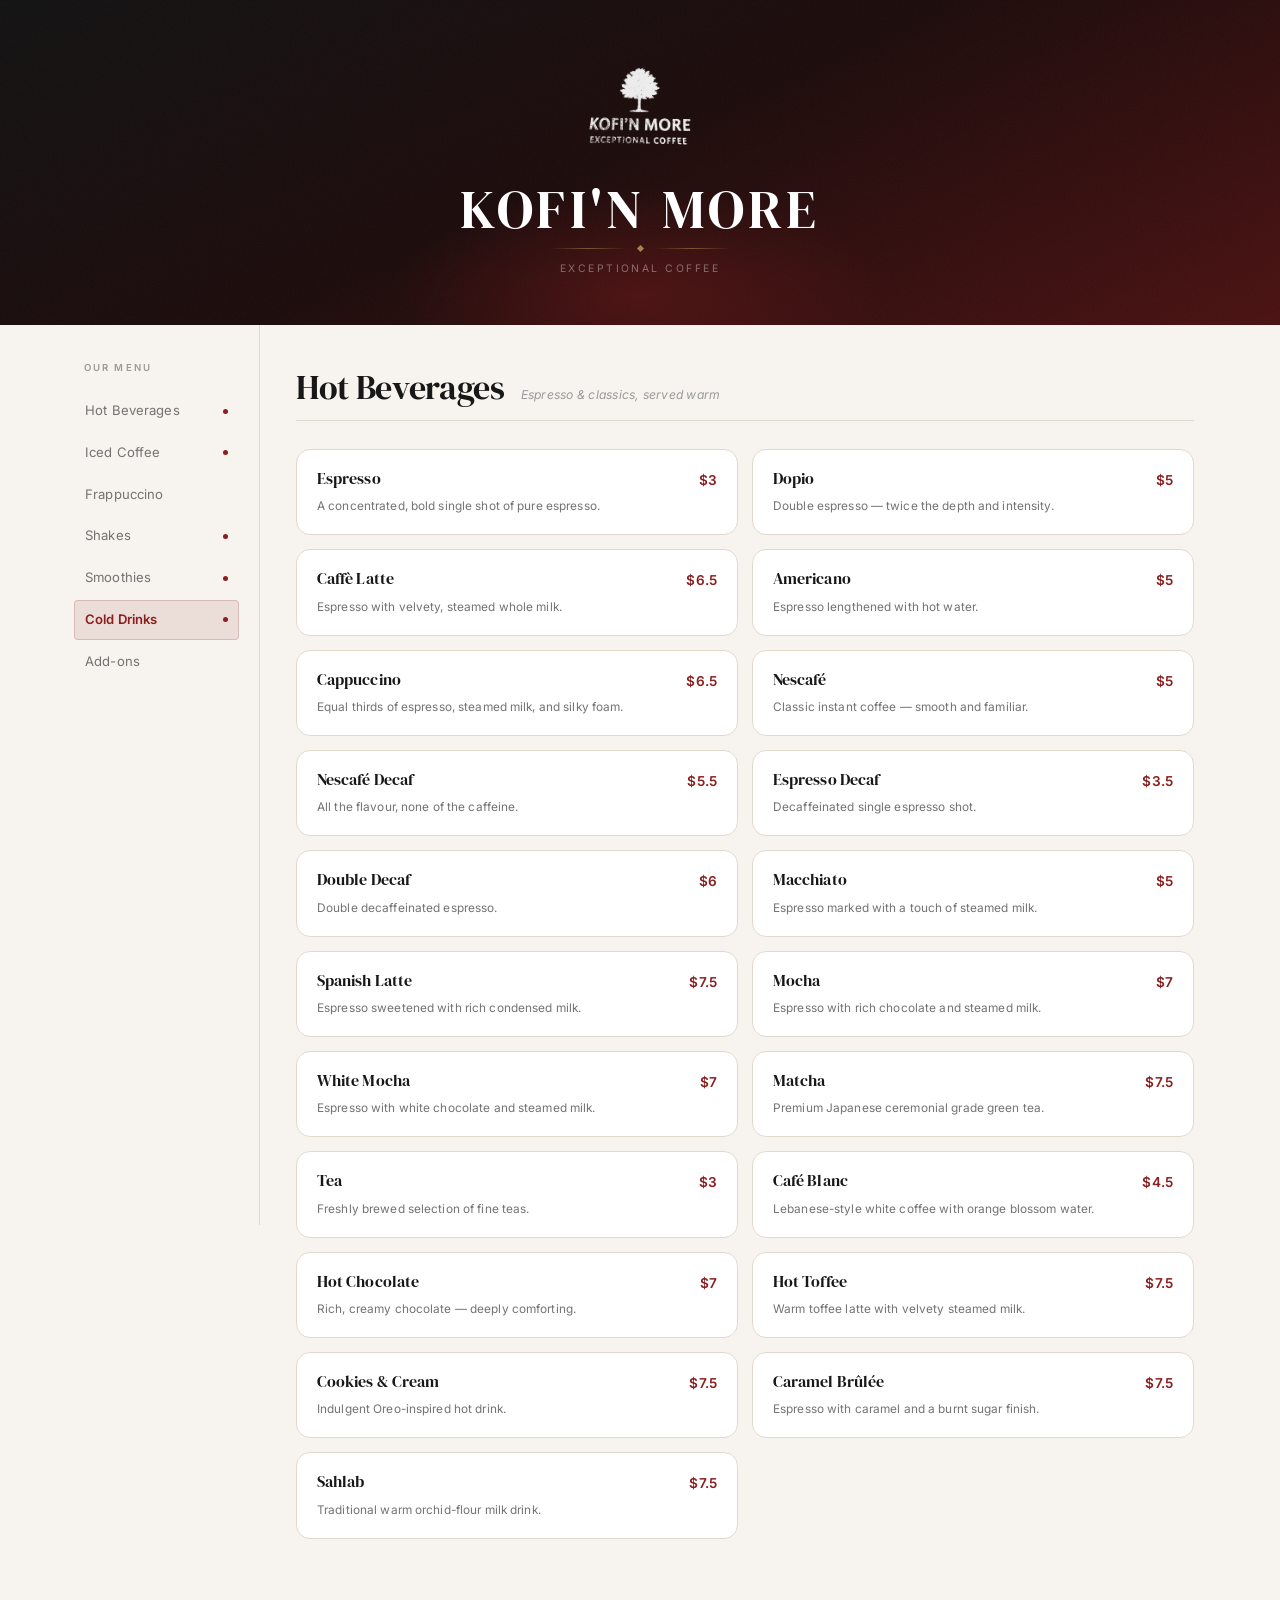
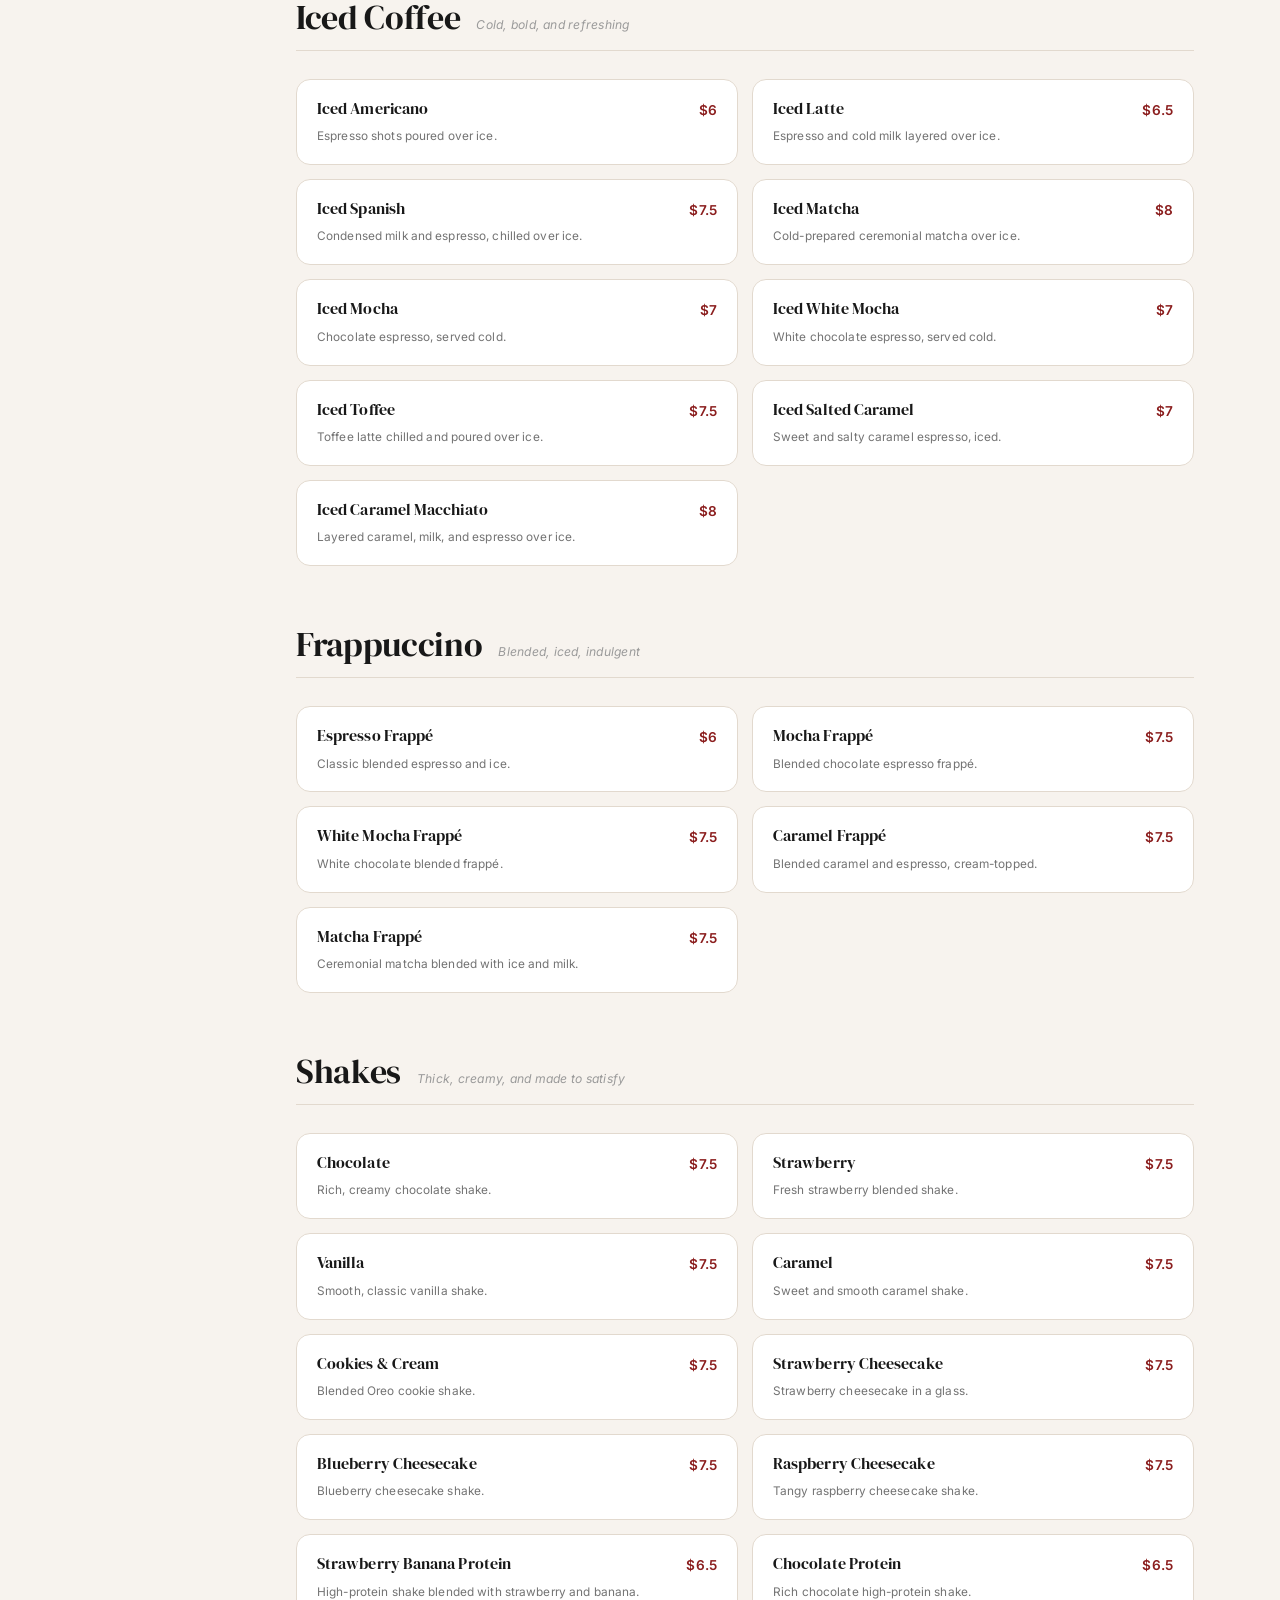
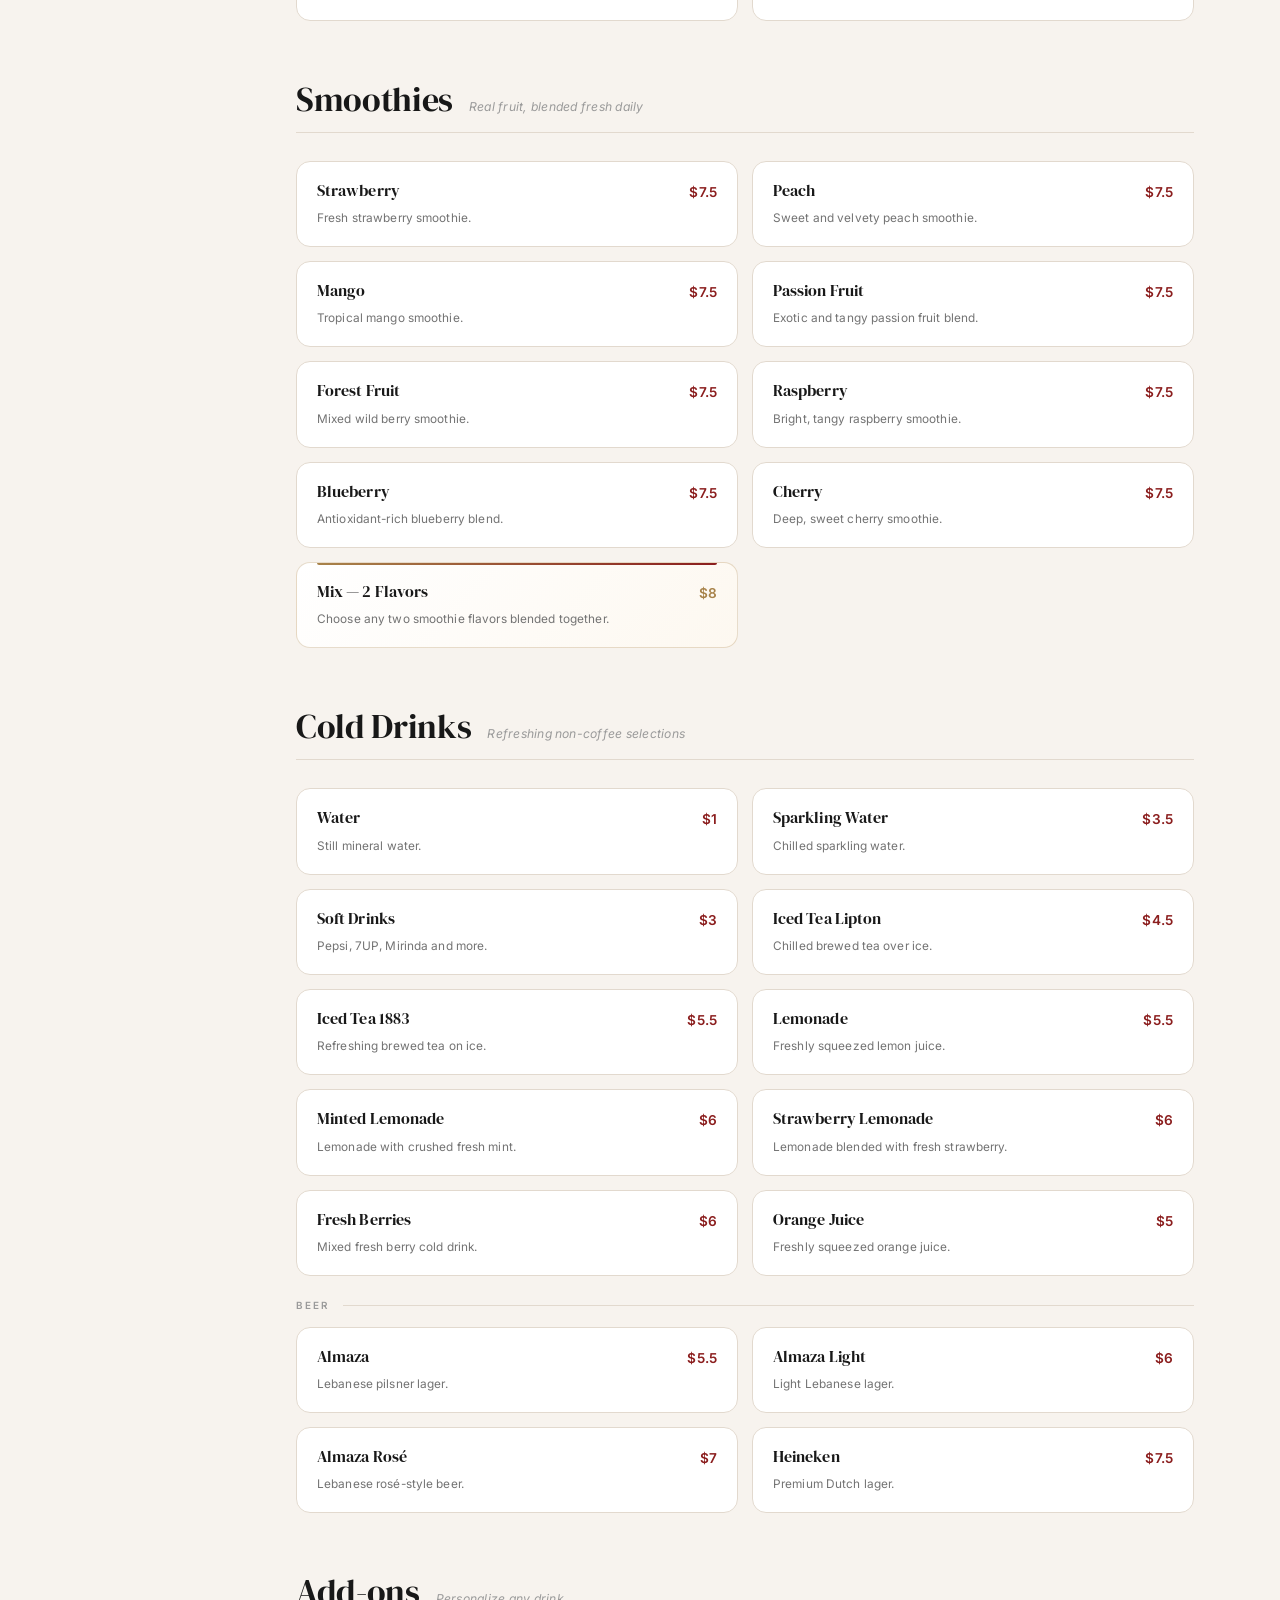
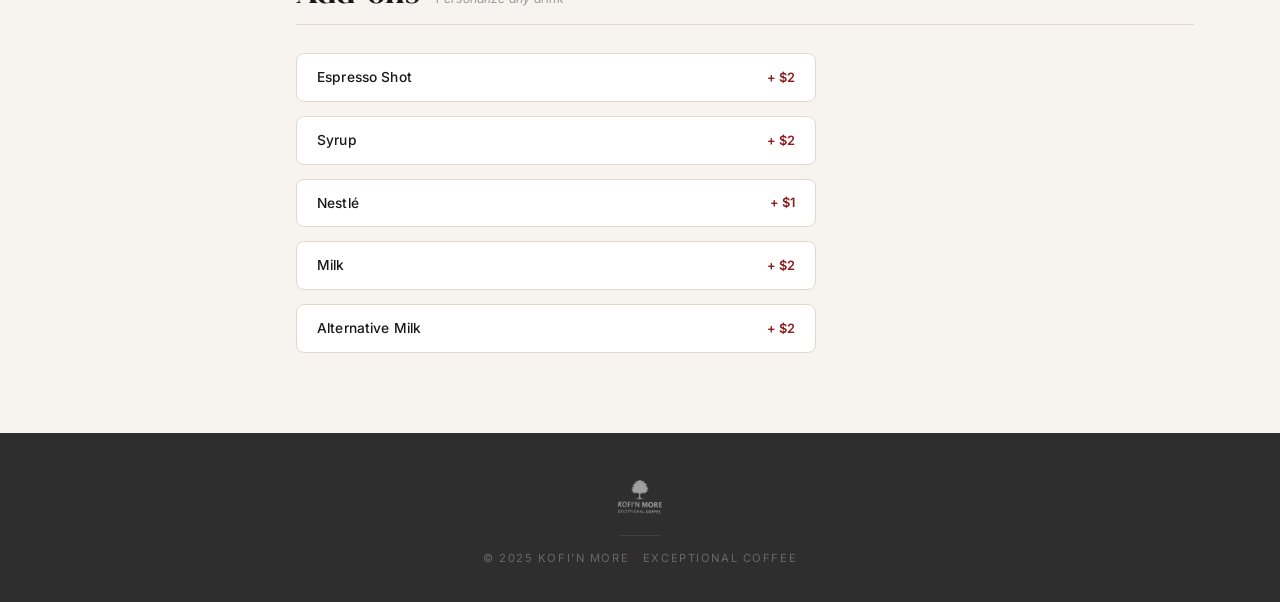
==== index.html @ 4691f282 "Add files via upload" ====
<!DOCTYPE html>
<html lang="en">
<head>
  <meta charset="UTF-8" />
  <meta name="viewport" content="width=device-width, initial-scale=1.0" />
  <meta name="description" content="KOFI'N MORE — Exceptional Coffee. Full drink menu." />
  <title>KOFI'N MORE — Menu</title>
  <link rel="preconnect" href="https://fonts.googleapis.com" />
  <link rel="preconnect" href="https://fonts.gstatic.com" crossorigin />
  <link href="https://fonts.googleapis.com/css2?family=DM+Serif+Display:ital@0;1&family=Inter:wght@300;400;500;600&display=swap" rel="stylesheet" />
  <link rel="stylesheet" href="style.css" />
</head>
<style>
  /* ================================================================
   KOFI'N MORE — Premium Digital Menu
   style.css
   Design language: editorial printed-menu on parchment
   Palette: deep crimson / near-black / warm parchment / stone / gold
   Type: DM Serif Display (display) + Inter (body)
================================================================ */

/* ── TOKENS ─────────────────────────────────────────────────── */
:root {
  --crimson:        #8B1E1E;
  --crimson-dk:     #6B1414;
  --crimson-muted:  rgba(139,30,30,0.10);
  --crimson-border: rgba(139,30,30,0.18);

  --gold:           #A8834A;
  --gold-pale:      rgba(168,131,74,0.14);

  --ink:            #181818;
  --ink-2:          #2E2E2E;
  --ash:            #737373;
  --ash-lt:         #9A9A9A;

  --parchment:      #F7F3EE;
  --parchment-dk:   #EDE7DD;
  --paper:          #FDFCFA;
  --white:          #FFFFFF;
  --rule:           #E2D9CE;

  --font-display: 'DM Serif Display', Georgia, serif;
  --font-body:    'Inter', system-ui, -apple-system, sans-serif;

  --r-xs: 4px;
  --r-sm: 8px;
  --r-md: 14px;
  --r-lg: 20px;

  --ease: cubic-bezier(.4,0,.2,1);
  --fast: 0.14s;
  --med:  0.24s;

  --sh-sm: 0 1px 3px rgba(0,0,0,.06), 0 2px 8px rgba(0,0,0,.04);
  --sh-md: 0 4px 16px rgba(0,0,0,.08), 0 1px 4px rgba(0,0,0,.04);
  --sh-hv: 0 8px 28px rgba(139,30,30,.13), 0 2px 8px rgba(0,0,0,.05);

  --sidebar-w: 210px;
  --tab-h:     52px;
}

/* ── RESET ──────────────────────────────────────────────────── */
*,*::before,*::after { box-sizing:border-box; margin:0; padding:0; }
html { scroll-behavior:smooth; -webkit-text-size-adjust:100%; }
body {
  font-family: var(--font-body);
  background: var(--parchment);
  color: var(--ink);
  line-height: 1.5;
  overflow-x: hidden;
  -webkit-font-smoothing: antialiased;
}
img  { display:block; max-width:100%; }
ul   { list-style:none; }
a    { color:inherit; text-decoration:none; }
button { font-family:inherit; cursor:pointer; border:none; background:none; }

/* ── BRAND HEADER ───────────────────────────────────────────── */
.brand-header {
  background: linear-gradient(155deg, #111111 0%, #1C0A0A 48%, #4A1010 100%);
  position: relative;
  overflow: hidden;
  padding: 52px 24px 48px;
  display: flex;
  flex-direction: column;
  align-items: center;
  text-align: center;
  gap: 20px;
}

/* Grain overlay */
.brand-header::before {
  content:'';
  position:absolute; inset:0;
  background-image:url("data:image/svg+xml,%3Csvg xmlns='http://www.w3.org/2000/svg' width='250' height='250'%3E%3Cfilter id='n'%3E%3CfeTurbulence type='fractalNoise' baseFrequency='.8' numOctaves='4' stitchTiles='stitch'/%3E%3C/filter%3E%3Crect width='250' height='250' filter='url(%23n)' opacity='.04'/%3E%3C/svg%3E");
  pointer-events:none; z-index:0;
}

/* Crimson glow from bottom */
.brand-header::after {
  content:'';
  position:absolute;
  bottom:-80px; left:50%; transform:translateX(-50%);
  width:500px; height:220px;
  background:radial-gradient(ellipse, rgba(139,30,30,.35) 0%, transparent 70%);
  pointer-events:none; z-index:0;
}

.brand-header > * { position:relative; z-index:1; }

/* Logo: transparent PNG stamp on dark bg */
.brand-logo-wrap {
  width: 110px;
  height: 110px;
  display: flex;
  align-items: center;
  justify-content: center;
}

.brand-logo {
  width: 110px;
  height: 110px;
  object-fit: contain;
  /* Invert to white so it reads on dark bg */
  filter: brightness(0) invert(1);
  opacity: 0.92;
  drop-shadow: 0 2px 12px rgba(0,0,0,.4);
}

.brand-wordmark { display:flex; flex-direction:column; align-items:center; gap:10px; }

.brand-name {
  font-family: var(--font-display);
  font-size: clamp(2.1rem, 5.5vw, 3.4rem);
  font-weight: 400;
  color: var(--white);
  letter-spacing: 0.08em;
  line-height: 1;
}

.brand-ornament {
  display: flex;
  align-items: center;
  gap: 12px;
  width: 180px;
}
.brand-ornament::before,
.brand-ornament::after {
  content:'';
  flex:1; height:1px;
  background:linear-gradient(to right,transparent,rgba(168,131,74,.6),transparent);
}
.brand-diamond {
  width:5px; height:5px;
  background:var(--gold);
  transform:rotate(45deg);
  flex-shrink:0;
}

.brand-tagline {
  font-size: 0.65rem;
  font-weight: 400;
  letter-spacing: 0.24em;
  text-transform: uppercase;
  color: rgba(255,255,255,.38);
}

/* ── LAYOUT SHELL ───────────────────────────────────────────── */
.page-layout {
  display: flex;
  max-width: 1180px;
  margin: 0 auto;
}

/* ── SIDEBAR (desktop) ──────────────────────────────────────── */
.sidebar {
  width: var(--sidebar-w);
  flex-shrink: 0;
  position: sticky;
  top: 0;
  height: 100vh;
  overflow-y: auto;
  padding: 36px 20px 36px 24px;
  border-right: 1px solid var(--rule);
  scrollbar-width: none;
}
.sidebar::-webkit-scrollbar { display:none; }

.sidebar-label {
  font-size: 0.6rem;
  font-weight: 600;
  letter-spacing: 0.22em;
  text-transform: uppercase;
  color: var(--ash-lt);
  margin-bottom: 16px;
  padding-left: 10px;
}

.sidebar-nav { display:flex; flex-direction:column; gap:2px; }

.nav-link {
  display: flex;
  align-items: center;
  justify-content: space-between;
  padding: 9px 10px;
  border-radius: var(--r-xs);
  font-size: 0.82rem;
  font-weight: 400;
  color: var(--ash);
  cursor: pointer;
  transition: all var(--fast) var(--ease);
  border: 1px solid transparent;
  letter-spacing: 0.01em;
  user-select: none;
}
.nav-link:hover { color:var(--ink); background:var(--parchment-dk); }
.nav-link.active {
  color: var(--crimson);
  background: var(--crimson-muted);
  border-color: var(--crimson-border);
  font-weight: 600;
}

.nav-pip {
  width:5px; height:5px; border-radius:50%;
  background:var(--crimson);
  opacity:0; flex-shrink:0;
  transition:opacity var(--fast) var(--ease);
}
.nav-link.active .nav-pip { opacity:1; }

/* ── MOBILE TAB STRIP ───────────────────────────────────────── */
.mobile-tabs {
  display: none;
  position: sticky;
  top: 0;
  z-index: 60;
  background: var(--paper);
  border-bottom: 1px solid var(--rule);
  box-shadow: 0 2px 10px rgba(0,0,0,.05);
}
.tabs-inner {
  display: flex;
  overflow-x: auto;
  scrollbar-width: none;
  -webkit-overflow-scrolling: touch;
}
.tabs-inner::-webkit-scrollbar { display:none; }

.m-tab {
  padding: 0 18px;
  height: var(--tab-h);
  font-size: 0.78rem;
  font-weight: 500;
  color: var(--ash);
  white-space: nowrap;
  cursor: pointer;
  border-bottom: 2px solid transparent;
  transition: all var(--fast) var(--ease);
  letter-spacing: 0.02em;
  flex-shrink: 0;
  display: flex;
  align-items: center;
}
.m-tab:hover { color:var(--ink); }
.m-tab.active {
  color: var(--crimson);
  border-bottom-color: var(--crimson);
  font-weight: 600;
}

/* ── MENU CONTENT ───────────────────────────────────────────── */
.menu-content {
  flex: 1;
  min-width: 0;
  padding: 44px 36px 80px;
}

/* ── CATEGORY SECTION ───────────────────────────────────────── */
.category {
  margin-bottom: 60px;
  scroll-margin-top: 20px;
}
.category:last-child { margin-bottom: 0; }

.cat-header {
  display: flex;
  align-items: baseline;
  gap: 16px;
  margin-bottom: 28px;
  padding-bottom: 14px;
  border-bottom: 1px solid var(--rule);
}
.cat-title {
  font-family: var(--font-display);
  font-size: clamp(1.55rem, 2.8vw, 2.1rem);
  font-weight: 400;
  color: var(--ink);
  letter-spacing: -0.01em;
  line-height: 1.1;
  flex-shrink: 0;
}
.cat-sub {
  font-size: 0.76rem;
  color: var(--ash-lt);
  font-style: italic;
  letter-spacing: 0.02em;
  padding-bottom: 1px;
}

/* ── ITEMS GRID ─────────────────────────────────────────────── */
.items-grid {
  display: grid;
  grid-template-columns: repeat(2, 1fr);
  gap: 14px;
}
.items-grid.col-1 {
  grid-template-columns: 1fr;
  max-width: 520px;
}

/* Sub-section label inside grid */
.grid-section-label {
  grid-column: 1 / -1;
  display: flex;
  align-items: center;
  gap: 14px;
  padding-top: 8px;
}
.gsl-text {
  font-size: 0.62rem;
  font-weight: 600;
  letter-spacing: 0.2em;
  text-transform: uppercase;
  color: var(--ash-lt);
  white-space: nowrap;
}
.gsl-line {
  flex: 1;
  height: 1px;
  background: var(--rule);
}

/* ── ITEM CARD ──────────────────────────────────────────────── */
.item-card {
  background: var(--white);
  border: 1px solid var(--rule);
  border-radius: var(--r-md);
  padding: 18px 20px;
  display: flex;
  flex-direction: column;
  gap: 7px;
  position: relative;
  overflow: hidden;
  transition:
    border-color var(--med) var(--ease),
    box-shadow   var(--med) var(--ease),
    transform    var(--fast) var(--ease);
  cursor: default;
}
.item-card::after {
  content: '';
  position: absolute;
  top: 0; left: 20px; right: 20px;
  height: 2px;
  background: linear-gradient(90deg, var(--crimson), var(--gold));
  border-radius: 0 0 2px 2px;
  opacity: 0;
  transition: opacity var(--med) var(--ease);
}
.item-card:hover {
  border-color: var(--crimson-border);
  box-shadow: var(--sh-hv);
  transform: translateY(-3px);
}
.item-card:hover::after { opacity: 1; }

.item-card.featured {
  border-color: rgba(168,131,74,.28);
  background: linear-gradient(135deg, var(--white) 0%, #FDF8F0 100%);
}
.item-card.featured::after {
  background: linear-gradient(90deg, var(--gold), var(--crimson));
  opacity: 1;
}
.item-card.featured .item-price { color: var(--gold); }

.item-top {
  display: flex;
  align-items: flex-start;
  justify-content: space-between;
  gap: 12px;
}
.item-name {
  font-family: var(--font-display);
  font-size: 1.02rem;
  font-weight: 400;
  color: var(--ink);
  line-height: 1.25;
  letter-spacing: 0.005em;
}
.item-price {
  font-size: 0.85rem;
  font-weight: 600;
  color: var(--crimson);
  white-space: nowrap;
  padding-top: 2px;
  letter-spacing: 0.01em;
  flex-shrink: 0;
}
.item-desc {
  font-size: 0.74rem;
  color: var(--ash);
  line-height: 1.6;
  letter-spacing: 0.01em;
}

/* ── ADD-ON ROW ─────────────────────────────────────────────── */
.addon-row {
  display: flex;
  align-items: center;
  justify-content: space-between;
  padding: 13px 20px;
  background: var(--white);
  border: 1px solid var(--rule);
  border-radius: var(--r-sm);
  transition:
    background     var(--fast) var(--ease),
    border-color   var(--fast) var(--ease);
}
.addon-row:hover {
  background: var(--parchment);
  border-color: var(--crimson-border);
}
.addon-name {
  font-size: 0.86rem;
  font-weight: 500;
  color: var(--ink);
  letter-spacing: 0.01em;
}
.addon-price {
  font-size: 0.8rem;
  font-weight: 600;
  color: var(--crimson);
}

/* ── FOOTER ─────────────────────────────────────────────────── */
.site-footer {
  background: var(--ink-2);
  padding: 40px 24px 36px;
  text-align: center;
  display: flex;
  flex-direction: column;
  align-items: center;
  gap: 14px;
}
.footer-logo {
  width: 48px;
  height: 48px;
  object-fit: contain;
  filter: brightness(0) invert(1);
  opacity: 0.55;
}
.footer-divider {
  width: 40px; height: 1px;
  background: rgba(255,255,255,.1);
}
.footer-text {
  font-size: 0.7rem;
  color: rgba(255,255,255,.28);
  letter-spacing: 0.14em;
  text-transform: uppercase;
}
.footer-text em { color: var(--crimson); font-style:normal; }

/* ── RESPONSIVE: ≤900px (tablet / mobile) ──────────────────── */
@media (max-width: 900px) {
  .sidebar { display:none; }
  .mobile-tabs { display:block; }
  .page-layout { display:block; max-width:100%; }
  .menu-content { padding:28px 20px 80px; }
  .category { scroll-margin-top: calc(var(--tab-h) + 8px); }
  .brand-header { padding:40px 20px 36px; }
  .brand-logo-wrap { width:90px; height:90px; }
  .brand-logo { width:90px; height:90px; }
}

/* ── RESPONSIVE: ≤560px (phone) ────────────────────────────── */
@media (max-width: 560px) {
  .items-grid { grid-template-columns:1fr; }
  .items-grid.col-1 { max-width:100%; }
  .cat-header { flex-direction:column; gap:4px; }
  .cat-title { font-size:1.5rem; }
  .item-card { padding:15px 16px; }
  .brand-logo-wrap { width:80px; height:80px; }
  .brand-logo { width:80px; height:80px; }
  .brand-name { font-size:1.9rem; }
  .menu-content { padding:24px 16px 80px; }
}

/* ── REDUCED MOTION ─────────────────────────────────────────── */
@media (prefers-reduced-motion:reduce) {
  *,*::before,*::after {
    transition-duration:.01ms !important;
    animation-duration:.01ms !important;
  }
  html { scroll-behavior:auto; }
}

</style>
<body>

<!-- ══════════════════════════════════════════════════════════
     BRAND HEADER
══════════════════════════════════════════════════════════ -->
<header class="brand-header">
  <div class="brand-logo-wrap">
    <img class="brand-logo" src="[data-uri]" alt="KOFI'N MORE tree mark" width="110" height="110" />
  </div>
  <div class="brand-wordmark">
    <h1 class="brand-name">KOFI'N MORE</h1>
    <div class="brand-ornament" aria-hidden="true"><div class="brand-diamond"></div></div>
    <p class="brand-tagline">Exceptional Coffee</p>
  </div>
</header>

<!-- ══════════════════════════════════════════════════════════
     MOBILE TAB STRIP (shown ≤900px)
══════════════════════════════════════════════════════════ -->
<nav class="mobile-tabs" aria-label="Menu categories">
  <div class="tabs-inner" role="tablist">
    <button class="m-tab active" data-target="hot"       role="tab" aria-selected="true">Hot</button>
    <button class="m-tab"        data-target="iced"      role="tab">Iced</button>
    <button class="m-tab"        data-target="frappe"    role="tab">Frappuccino</button>
    <button class="m-tab"        data-target="shakes"    role="tab">Shakes</button>
    <button class="m-tab"        data-target="smoothies" role="tab">Smoothies</button>
    <button class="m-tab"        data-target="cold"      role="tab">Cold Drinks</button>
    <button class="m-tab"        data-target="addons"    role="tab">Add-ons</button>
  </div>
</nav>

<!-- ══════════════════════════════════════════════════════════
     PAGE LAYOUT  (sidebar + main)
══════════════════════════════════════════════════════════ -->
<div class="page-layout">

  <!-- ── DESKTOP SIDEBAR ──────────────────────────────────── -->
  <aside class="sidebar" aria-label="Menu navigation">
    <p class="sidebar-label">Our Menu</p>
    <nav class="sidebar-nav">
      <div class="nav-link active" data-target="hot"       role="button" tabindex="0">Hot Beverages  <span class="nav-pip" aria-hidden="true"></span></div>
      <div class="nav-link"        data-target="iced"      role="button" tabindex="0">Iced Coffee    <span class="nav-pip" aria-hidden="true"></span></div>
      <div class="nav-link"        data-target="frappe"    role="button" tabindex="0">Frappuccino    <span class="nav-pip" aria-hidden="true"></span></div>
      <div class="nav-link"        data-target="shakes"    role="button" tabindex="0">Shakes         <span class="nav-pip" aria-hidden="true"></span></div>
      <div class="nav-link"        data-target="smoothies" role="button" tabindex="0">Smoothies      <span class="nav-pip" aria-hidden="true"></span></div>
      <div class="nav-link"        data-target="cold"      role="button" tabindex="0">Cold Drinks    <span class="nav-pip" aria-hidden="true"></span></div>
      <div class="nav-link"        data-target="addons"    role="button" tabindex="0">Add-ons        <span class="nav-pip" aria-hidden="true"></span></div>
    </nav>
  </aside>

  <!-- ── MENU CONTENT ─────────────────────────────────────── -->
  <main class="menu-content" id="menu">

    <!-- ════════════════════════════════
         HOT BEVERAGES
    ════════════════════════════════ -->
    <section class="category" id="hot" aria-labelledby="lbl-hot">
      <div class="cat-header">
        <h2 class="cat-title" id="lbl-hot">Hot Beverages</h2>
        <span class="cat-sub">Espresso &amp; classics, served warm</span>
      </div>
      <div class="items-grid">
        <article class="item-card"><div class="item-top"><h3 class="item-name">Espresso</h3><span class="item-price">$3</span></div><p class="item-desc">A concentrated, bold single shot of pure espresso.</p></article>
        <article class="item-card"><div class="item-top"><h3 class="item-name">Dopio</h3><span class="item-price">$5</span></div><p class="item-desc">Double espresso — twice the depth and intensity.</p></article>
        <article class="item-card"><div class="item-top"><h3 class="item-name">Caffè Latte</h3><span class="item-price">$6.5</span></div><p class="item-desc">Espresso with velvety, steamed whole milk.</p></article>
        <article class="item-card"><div class="item-top"><h3 class="item-name">Americano</h3><span class="item-price">$5</span></div><p class="item-desc">Espresso lengthened with hot water.</p></article>
        <article class="item-card"><div class="item-top"><h3 class="item-name">Cappuccino</h3><span class="item-price">$6.5</span></div><p class="item-desc">Equal thirds of espresso, steamed milk, and silky foam.</p></article>
        <article class="item-card"><div class="item-top"><h3 class="item-name">Nescafé</h3><span class="item-price">$5</span></div><p class="item-desc">Classic instant coffee — smooth and familiar.</p></article>
        <article class="item-card"><div class="item-top"><h3 class="item-name">Nescafé Decaf</h3><span class="item-price">$5.5</span></div><p class="item-desc">All the flavour, none of the caffeine.</p></article>
        <article class="item-card"><div class="item-top"><h3 class="item-name">Espresso Decaf</h3><span class="item-price">$3.5</span></div><p class="item-desc">Decaffeinated single espresso shot.</p></article>
        <article class="item-card"><div class="item-top"><h3 class="item-name">Double Decaf</h3><span class="item-price">$6</span></div><p class="item-desc">Double decaffeinated espresso.</p></article>
        <article class="item-card"><div class="item-top"><h3 class="item-name">Macchiato</h3><span class="item-price">$5</span></div><p class="item-desc">Espresso marked with a touch of steamed milk.</p></article>
        <article class="item-card"><div class="item-top"><h3 class="item-name">Spanish Latte</h3><span class="item-price">$7.5</span></div><p class="item-desc">Espresso sweetened with rich condensed milk.</p></article>
        <article class="item-card"><div class="item-top"><h3 class="item-name">Mocha</h3><span class="item-price">$7</span></div><p class="item-desc">Espresso with rich chocolate and steamed milk.</p></article>
        <article class="item-card"><div class="item-top"><h3 class="item-name">White Mocha</h3><span class="item-price">$7</span></div><p class="item-desc">Espresso with white chocolate and steamed milk.</p></article>
        <article class="item-card"><div class="item-top"><h3 class="item-name">Matcha</h3><span class="item-price">$7.5</span></div><p class="item-desc">Premium Japanese ceremonial grade green tea.</p></article>
        <article class="item-card"><div class="item-top"><h3 class="item-name">Tea</h3><span class="item-price">$3</span></div><p class="item-desc">Freshly brewed selection of fine teas.</p></article>
        <article class="item-card"><div class="item-top"><h3 class="item-name">Café Blanc</h3><span class="item-price">$4.5</span></div><p class="item-desc">Lebanese-style white coffee with orange blossom water.</p></article>
        <article class="item-card"><div class="item-top"><h3 class="item-name">Hot Chocolate</h3><span class="item-price">$7</span></div><p class="item-desc">Rich, creamy chocolate — deeply comforting.</p></article>
        <article class="item-card"><div class="item-top"><h3 class="item-name">Hot Toffee</h3><span class="item-price">$7.5</span></div><p class="item-desc">Warm toffee latte with velvety steamed milk.</p></article>
        <article class="item-card"><div class="item-top"><h3 class="item-name">Cookies &amp; Cream</h3><span class="item-price">$7.5</span></div><p class="item-desc">Indulgent Oreo-inspired hot drink.</p></article>
        <article class="item-card"><div class="item-top"><h3 class="item-name">Caramel Brûlée</h3><span class="item-price">$7.5</span></div><p class="item-desc">Espresso with caramel and a burnt sugar finish.</p></article>
        <article class="item-card"><div class="item-top"><h3 class="item-name">Sahlab</h3><span class="item-price">$7.5</span></div><p class="item-desc">Traditional warm orchid-flour milk drink.</p></article>
      </div>
    </section>

    <!-- ════════════════════════════════
         ICED COFFEE
    ════════════════════════════════ -->
    <section class="category" id="iced" aria-labelledby="lbl-iced">
      <div class="cat-header">
        <h2 class="cat-title" id="lbl-iced">Iced Coffee</h2>
        <span class="cat-sub">Cold, bold, and refreshing</span>
      </div>
      <div class="items-grid">
        <article class="item-card"><div class="item-top"><h3 class="item-name">Iced Americano</h3><span class="item-price">$6</span></div><p class="item-desc">Espresso shots poured over ice.</p></article>
        <article class="item-card"><div class="item-top"><h3 class="item-name">Iced Latte</h3><span class="item-price">$6.5</span></div><p class="item-desc">Espresso and cold milk layered over ice.</p></article>
        <article class="item-card"><div class="item-top"><h3 class="item-name">Iced Spanish</h3><span class="item-price">$7.5</span></div><p class="item-desc">Condensed milk and espresso, chilled over ice.</p></article>
        <article class="item-card"><div class="item-top"><h3 class="item-name">Iced Matcha</h3><span class="item-price">$8</span></div><p class="item-desc">Cold-prepared ceremonial matcha over ice.</p></article>
        <article class="item-card"><div class="item-top"><h3 class="item-name">Iced Mocha</h3><span class="item-price">$7</span></div><p class="item-desc">Chocolate espresso, served cold.</p></article>
        <article class="item-card"><div class="item-top"><h3 class="item-name">Iced White Mocha</h3><span class="item-price">$7</span></div><p class="item-desc">White chocolate espresso, served cold.</p></article>
        <article class="item-card"><div class="item-top"><h3 class="item-name">Iced Toffee</h3><span class="item-price">$7.5</span></div><p class="item-desc">Toffee latte chilled and poured over ice.</p></article>
        <article class="item-card"><div class="item-top"><h3 class="item-name">Iced Salted Caramel</h3><span class="item-price">$7</span></div><p class="item-desc">Sweet and salty caramel espresso, iced.</p></article>
        <article class="item-card"><div class="item-top"><h3 class="item-name">Iced Caramel Macchiato</h3><span class="item-price">$8</span></div><p class="item-desc">Layered caramel, milk, and espresso over ice.</p></article>
      </div>
    </section>

    <!-- ════════════════════════════════
         FRAPPUCCINO
    ════════════════════════════════ -->
    <section class="category" id="frappe" aria-labelledby="lbl-frappe">
      <div class="cat-header">
        <h2 class="cat-title" id="lbl-frappe">Frappuccino</h2>
        <span class="cat-sub">Blended, iced, indulgent</span>
      </div>
      <div class="items-grid">
        <article class="item-card"><div class="item-top"><h3 class="item-name">Espresso Frappé</h3><span class="item-price">$6</span></div><p class="item-desc">Classic blended espresso and ice.</p></article>
        <article class="item-card"><div class="item-top"><h3 class="item-name">Mocha Frappé</h3><span class="item-price">$7.5</span></div><p class="item-desc">Blended chocolate espresso frappé.</p></article>
        <article class="item-card"><div class="item-top"><h3 class="item-name">White Mocha Frappé</h3><span class="item-price">$7.5</span></div><p class="item-desc">White chocolate blended frappé.</p></article>
        <article class="item-card"><div class="item-top"><h3 class="item-name">Caramel Frappé</h3><span class="item-price">$7.5</span></div><p class="item-desc">Blended caramel and espresso, cream-topped.</p></article>
        <article class="item-card"><div class="item-top"><h3 class="item-name">Matcha Frappé</h3><span class="item-price">$7.5</span></div><p class="item-desc">Ceremonial matcha blended with ice and milk.</p></article>
      </div>
    </section>

    <!-- ════════════════════════════════
         SHAKES
    ════════════════════════════════ -->
    <section class="category" id="shakes" aria-labelledby="lbl-shakes">
      <div class="cat-header">
        <h2 class="cat-title" id="lbl-shakes">Shakes</h2>
        <span class="cat-sub">Thick, creamy, and made to satisfy</span>
      </div>
      <div class="items-grid">
        <article class="item-card"><div class="item-top"><h3 class="item-name">Chocolate</h3><span class="item-price">$7.5</span></div><p class="item-desc">Rich, creamy chocolate shake.</p></article>
        <article class="item-card"><div class="item-top"><h3 class="item-name">Strawberry</h3><span class="item-price">$7.5</span></div><p class="item-desc">Fresh strawberry blended shake.</p></article>
        <article class="item-card"><div class="item-top"><h3 class="item-name">Vanilla</h3><span class="item-price">$7.5</span></div><p class="item-desc">Smooth, classic vanilla shake.</p></article>
        <article class="item-card"><div class="item-top"><h3 class="item-name">Caramel</h3><span class="item-price">$7.5</span></div><p class="item-desc">Sweet and smooth caramel shake.</p></article>
        <article class="item-card"><div class="item-top"><h3 class="item-name">Cookies &amp; Cream</h3><span class="item-price">$7.5</span></div><p class="item-desc">Blended Oreo cookie shake.</p></article>
        <article class="item-card"><div class="item-top"><h3 class="item-name">Strawberry Cheesecake</h3><span class="item-price">$7.5</span></div><p class="item-desc">Strawberry cheesecake in a glass.</p></article>
        <article class="item-card"><div class="item-top"><h3 class="item-name">Blueberry Cheesecake</h3><span class="item-price">$7.5</span></div><p class="item-desc">Blueberry cheesecake shake.</p></article>
        <article class="item-card"><div class="item-top"><h3 class="item-name">Raspberry Cheesecake</h3><span class="item-price">$7.5</span></div><p class="item-desc">Tangy raspberry cheesecake shake.</p></article>
        <article class="item-card">
  <div class="item-top">
    <h3 class="item-name">Strawberry Banana Protein</h3>
    <span class="item-price">$6.5</span>
  </div>
  <p class="item-desc">High-protein shake blended with strawberry and banana.</p>
</article>

<article class="item-card">
  <div class="item-top">
    <h3 class="item-name">Chocolate Protein</h3>
    <span class="item-price">$6.5</span>
  </div>
  <p class="item-desc">Rich chocolate high-protein shake.</p>
</article>
  
      </div>
    </section>

    <!-- ════════════════════════════════
         SMOOTHIES
    ════════════════════════════════ -->
    <section class="category" id="smoothies" aria-labelledby="lbl-smoothies">
      <div class="cat-header">
        <h2 class="cat-title" id="lbl-smoothies">Smoothies</h2>
        <span class="cat-sub">Real fruit, blended fresh daily</span>
      </div>
      <div class="items-grid">
        <article class="item-card"><div class="item-top"><h3 class="item-name">Strawberry</h3><span class="item-price">$7.5</span></div><p class="item-desc">Fresh strawberry smoothie.</p></article>
        <article class="item-card"><div class="item-top"><h3 class="item-name">Peach</h3><span class="item-price">$7.5</span></div><p class="item-desc">Sweet and velvety peach smoothie.</p></article>
        <article class="item-card"><div class="item-top"><h3 class="item-name">Mango</h3><span class="item-price">$7.5</span></div><p class="item-desc">Tropical mango smoothie.</p></article>
        <article class="item-card"><div class="item-top"><h3 class="item-name">Passion Fruit</h3><span class="item-price">$7.5</span></div><p class="item-desc">Exotic and tangy passion fruit blend.</p></article>
        <article class="item-card"><div class="item-top"><h3 class="item-name">Forest Fruit</h3><span class="item-price">$7.5</span></div><p class="item-desc">Mixed wild berry smoothie.</p></article>
        <article class="item-card"><div class="item-top"><h3 class="item-name">Raspberry</h3><span class="item-price">$7.5</span></div><p class="item-desc">Bright, tangy raspberry smoothie.</p></article>
        <article class="item-card"><div class="item-top"><h3 class="item-name">Blueberry</h3><span class="item-price">$7.5</span></div><p class="item-desc">Antioxidant-rich blueberry blend.</p></article>
        <article class="item-card"><div class="item-top"><h3 class="item-name">Cherry</h3><span class="item-price">$7.5</span></div><p class="item-desc">Deep, sweet cherry smoothie.</p></article>
        <article class="item-card featured"><div class="item-top"><h3 class="item-name">Mix — 2 Flavors</h3><span class="item-price">$8</span></div><p class="item-desc">Choose any two smoothie flavors blended together.</p></article>
      </div>
    </section>

    <!-- ════════════════════════════════
         COLD DRINKS
    ════════════════════════════════ -->
    <section class="category" id="cold" aria-labelledby="lbl-cold">
      <div class="cat-header">
        <h2 class="cat-title" id="lbl-cold">Cold Drinks</h2>
        <span class="cat-sub">Refreshing non-coffee selections</span>
      </div>
      <div class="items-grid">
        <article class="item-card"><div class="item-top"><h3 class="item-name">Water</h3><span class="item-price">$1</span></div><p class="item-desc">Still mineral water.</p></article>
        <article class="item-card"><div class="item-top"><h3 class="item-name">Sparkling Water</h3><span class="item-price">$3.5</span></div><p class="item-desc">Chilled sparkling water.</p></article>
        <article class="item-card"><div class="item-top"><h3 class="item-name">Soft Drinks</h3><span class="item-price">$3</span></div><p class="item-desc">Pepsi, 7UP, Mirinda and more.</p></article>
        <article class="item-card"><div class="item-top"><h3 class="item-name">Iced Tea Lipton</h3><span class="item-price">$4.5</span></div><p class="item-desc">Chilled brewed tea over ice.</p></article>
        <article class="item-card"><div class="item-top"><h3 class="item-name">Iced Tea 1883</h3><span class="item-price">$5.5</span></div><p class="item-desc">Refreshing brewed tea on ice.</p></article>
        <article class="item-card"><div class="item-top"><h3 class="item-name">Lemonade</h3><span class="item-price">$5.5</span></div><p class="item-desc">Freshly squeezed lemon juice.</p></article>
        <article class="item-card"><div class="item-top"><h3 class="item-name">Minted Lemonade</h3><span class="item-price">$6</span></div><p class="item-desc">Lemonade with crushed fresh mint.</p></article>
        <article class="item-card"><div class="item-top"><h3 class="item-name">Strawberry Lemonade</h3><span class="item-price">$6</span></div><p class="item-desc">Lemonade blended with fresh strawberry.</p></article>
        <article class="item-card"><div class="item-top"><h3 class="item-name">Fresh Berries</h3><span class="item-price">$6</span></div><p class="item-desc">Mixed fresh berry cold drink.</p></article>
        <article class="item-card"><div class="item-top"><h3 class="item-name">Orange Juice</h3><span class="item-price">$5</span></div><p class="item-desc">Freshly squeezed orange juice.</p></article>

        <div class="grid-section-label">
          <span class="gsl-text">Beer</span>
          <span class="gsl-line"></span>
        </div>

        <article class="item-card"><div class="item-top"><h3 class="item-name">Almaza</h3><span class="item-price">$5.5</span></div><p class="item-desc">Lebanese pilsner lager.</p></article>
        <article class="item-card"><div class="item-top"><h3 class="item-name">Almaza Light</h3><span class="item-price">$6</span></div><p class="item-desc">Light Lebanese lager.</p></article>
        <article class="item-card"><div class="item-top"><h3 class="item-name">Almaza Rosé</h3><span class="item-price">$7</span></div><p class="item-desc">Lebanese rosé-style beer.</p></article>
        <article class="item-card"><div class="item-top"><h3 class="item-name">Heineken</h3><span class="item-price">$7.5</span></div><p class="item-desc">Premium Dutch lager.</p></article>
      </div>
    </section>

    <!-- ════════════════════════════════
         ADD-ONS
    ════════════════════════════════ -->
    <section class="category" id="addons" aria-labelledby="lbl-addons">
      <div class="cat-header">
        <h2 class="cat-title" id="lbl-addons">Add-ons</h2>
        <span class="cat-sub">Personalize any drink</span>
      </div>
      <div class="items-grid col-1">
        <div class="addon-row"><span class="addon-name">Espresso Shot</span><span class="addon-price">+ $2</span></div>
        <div class="addon-row"><span class="addon-name">Syrup</span><span class="addon-price">+ $2</span></div>
        <div class="addon-row"><span class="addon-name">Nestlé</span><span class="addon-price">+ $1</span></div>
        <div class="addon-row"><span class="addon-name">Milk</span><span class="addon-price">+ $2</span></div>
        <div class="addon-row"><span class="addon-name">Alternative Milk</span><span class="addon-price">+ $2</span></div>
      </div>
    </section>

  </main>
</div>

<!-- ══════════════════════════════════════════════════════════
     FOOTER
══════════════════════════════════════════════════════════ -->
<footer class="site-footer">
  <img class="footer-logo" src="[data-uri]" alt="KOFI'N MORE" width="48" height="48" />
  <div class="footer-divider"></div>
  <p class="footer-text">&copy; 2025 KOFI'N MORE <em>&middot;</em> Exceptional Coffee</p>
</footer>

<script>
  /**
 * KOFI'N MORE — Premium Menu
 * script.js
 *
 * What this does:
 *   1. Tracks scroll position → highlights the active category
 *      in both the desktop sidebar and the mobile tab strip.
 *   2. Handles click / tap on nav items → smooth-scrolls to section.
 *   3. Keeps the active mobile tab always scrolled into view.
 *
 * No libraries. No framework. Pure, purposeful JS.
 */

(function () {
  'use strict';

  /* ── Grab elements ──────────────────────────────────────── */
  const sideLinks  = document.querySelectorAll('.nav-link');
  const mobileTabs = document.querySelectorAll('.m-tab');
  const categories = document.querySelectorAll('.category[id]');
  const tabStrip   = document.querySelector('.tabs-inner');

  let currentId = null;

  /* ── IntersectionObserver: which section is in view? ────── */
  const io = new IntersectionObserver(
    (entries) => {
      // Find the entry that just became visible
      const visible = entries.filter(e => e.isIntersecting);
      if (!visible.length) return;

      // Pick the topmost one
      const topEntry = visible.reduce((a, b) =>
        a.boundingClientRect.top < b.boundingClientRect.top ? a : b
      );

      markActive(topEntry.target.id);
    },
    {
      root: null,
      // Trigger when section crosses the top 20% of viewport
      rootMargin: '-5% 0px -70% 0px',
      threshold: 0,
    }
  );

  categories.forEach(cat => io.observe(cat));

  /* ── Mark active ─────────────────────────────────────────── */
  function markActive(id) {
    if (id === currentId) return;
    currentId = id;

    sideLinks.forEach(el => {
      el.classList.toggle('active', el.dataset.target === id);
    });

    mobileTabs.forEach(el => {
      const isMatch = el.dataset.target === id;
      el.classList.toggle('active', isMatch);

      // Keep active tab visible inside the scroll strip
      if (isMatch && tabStrip) {
        el.scrollIntoView({ behavior: 'smooth', block: 'nearest', inline: 'center' });
      }
    });
  }

  /* ── Click / tap: scroll to section ─────────────────────── */
  const isMobile = () => window.innerWidth <= 900;

  function goTo(id) {
    const target = document.getElementById(id);
    if (!target) return;
    const offset = isMobile() ? 58 : 20;
    const y = target.getBoundingClientRect().top + window.scrollY - offset;
    window.scrollTo({ top: y, behavior: 'smooth' });
  }

  sideLinks.forEach(el =>
    el.addEventListener('click', () => goTo(el.dataset.target))
  );
  mobileTabs.forEach(el =>
    el.addEventListener('click', () => goTo(el.dataset.target))
  );

  /* ── Keyboard support for sidebar nav items ──────────────── */
  sideLinks.forEach(el => {
    el.addEventListener('keydown', e => {
      if (e.key === 'Enter' || e.key === ' ') {
        e.preventDefault();
        goTo(el.dataset.target);
      }
    });
  });

})();

</script>
</body>
</html>
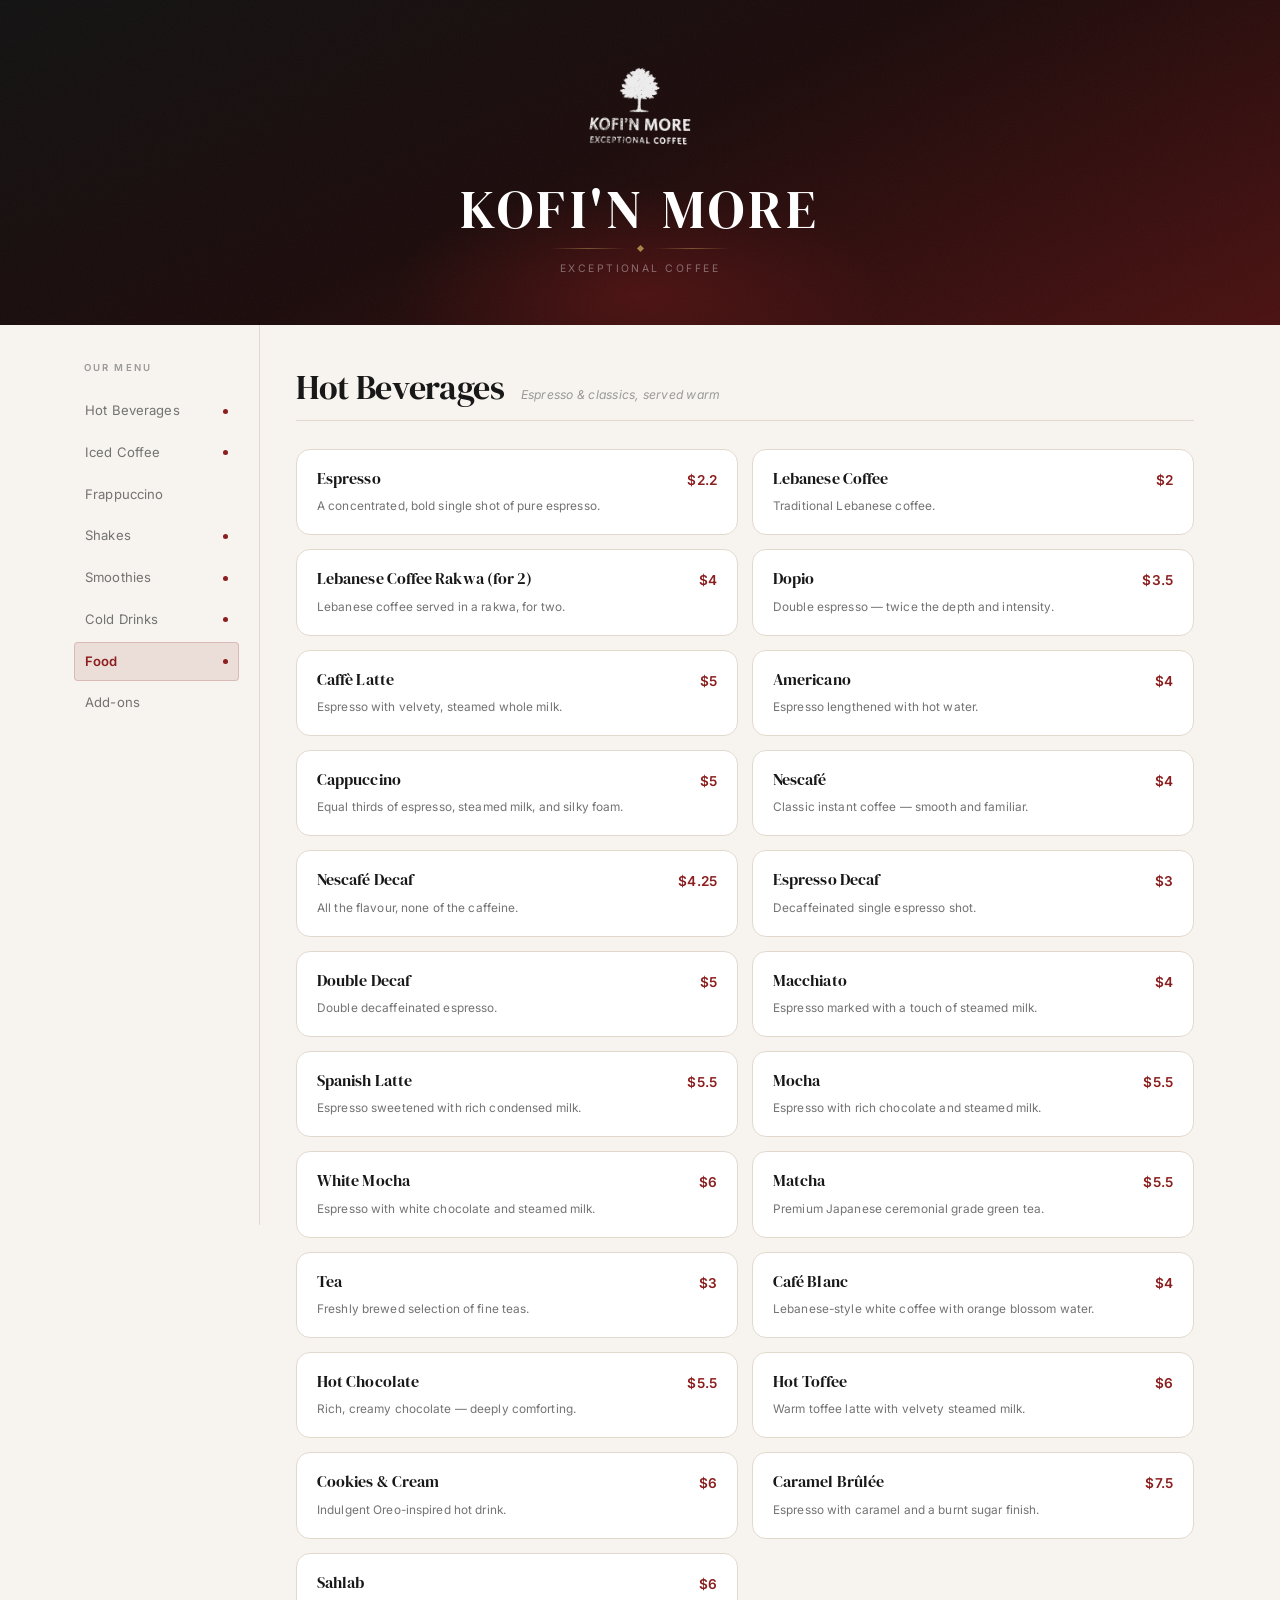
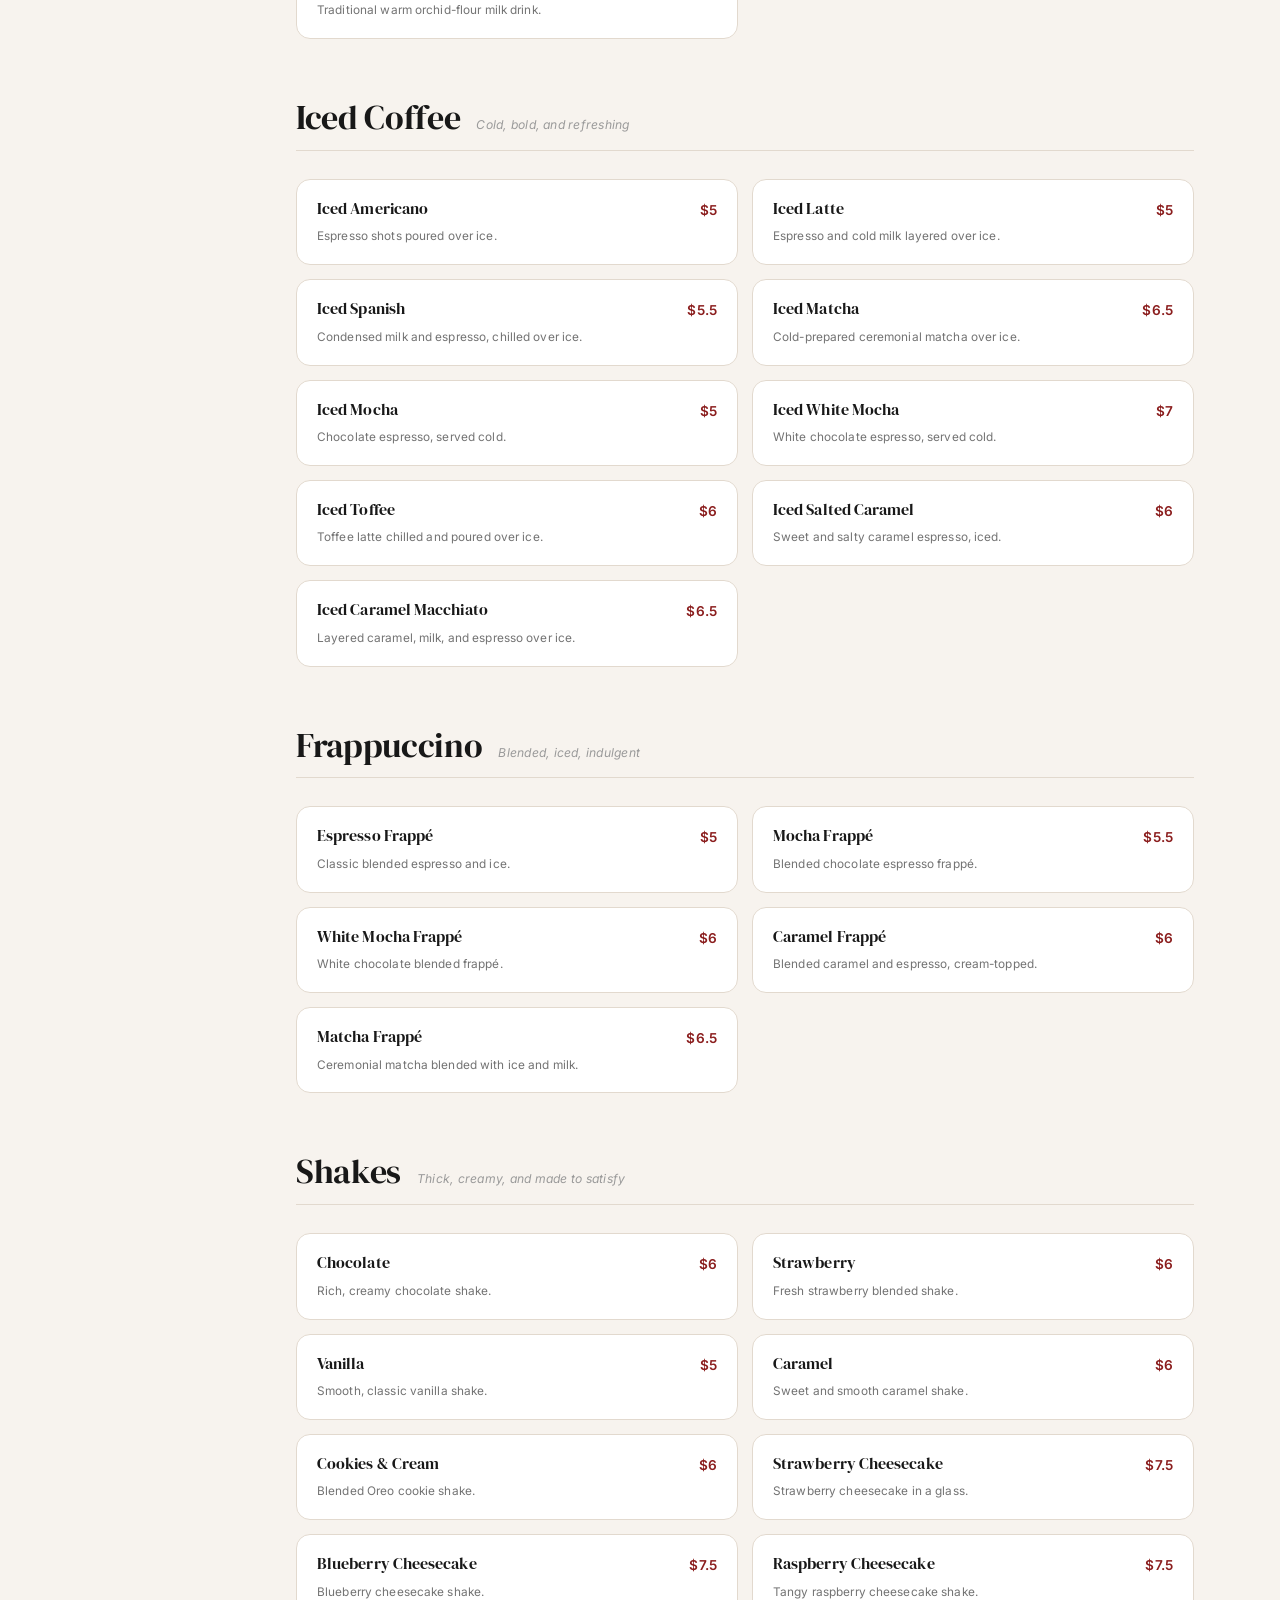
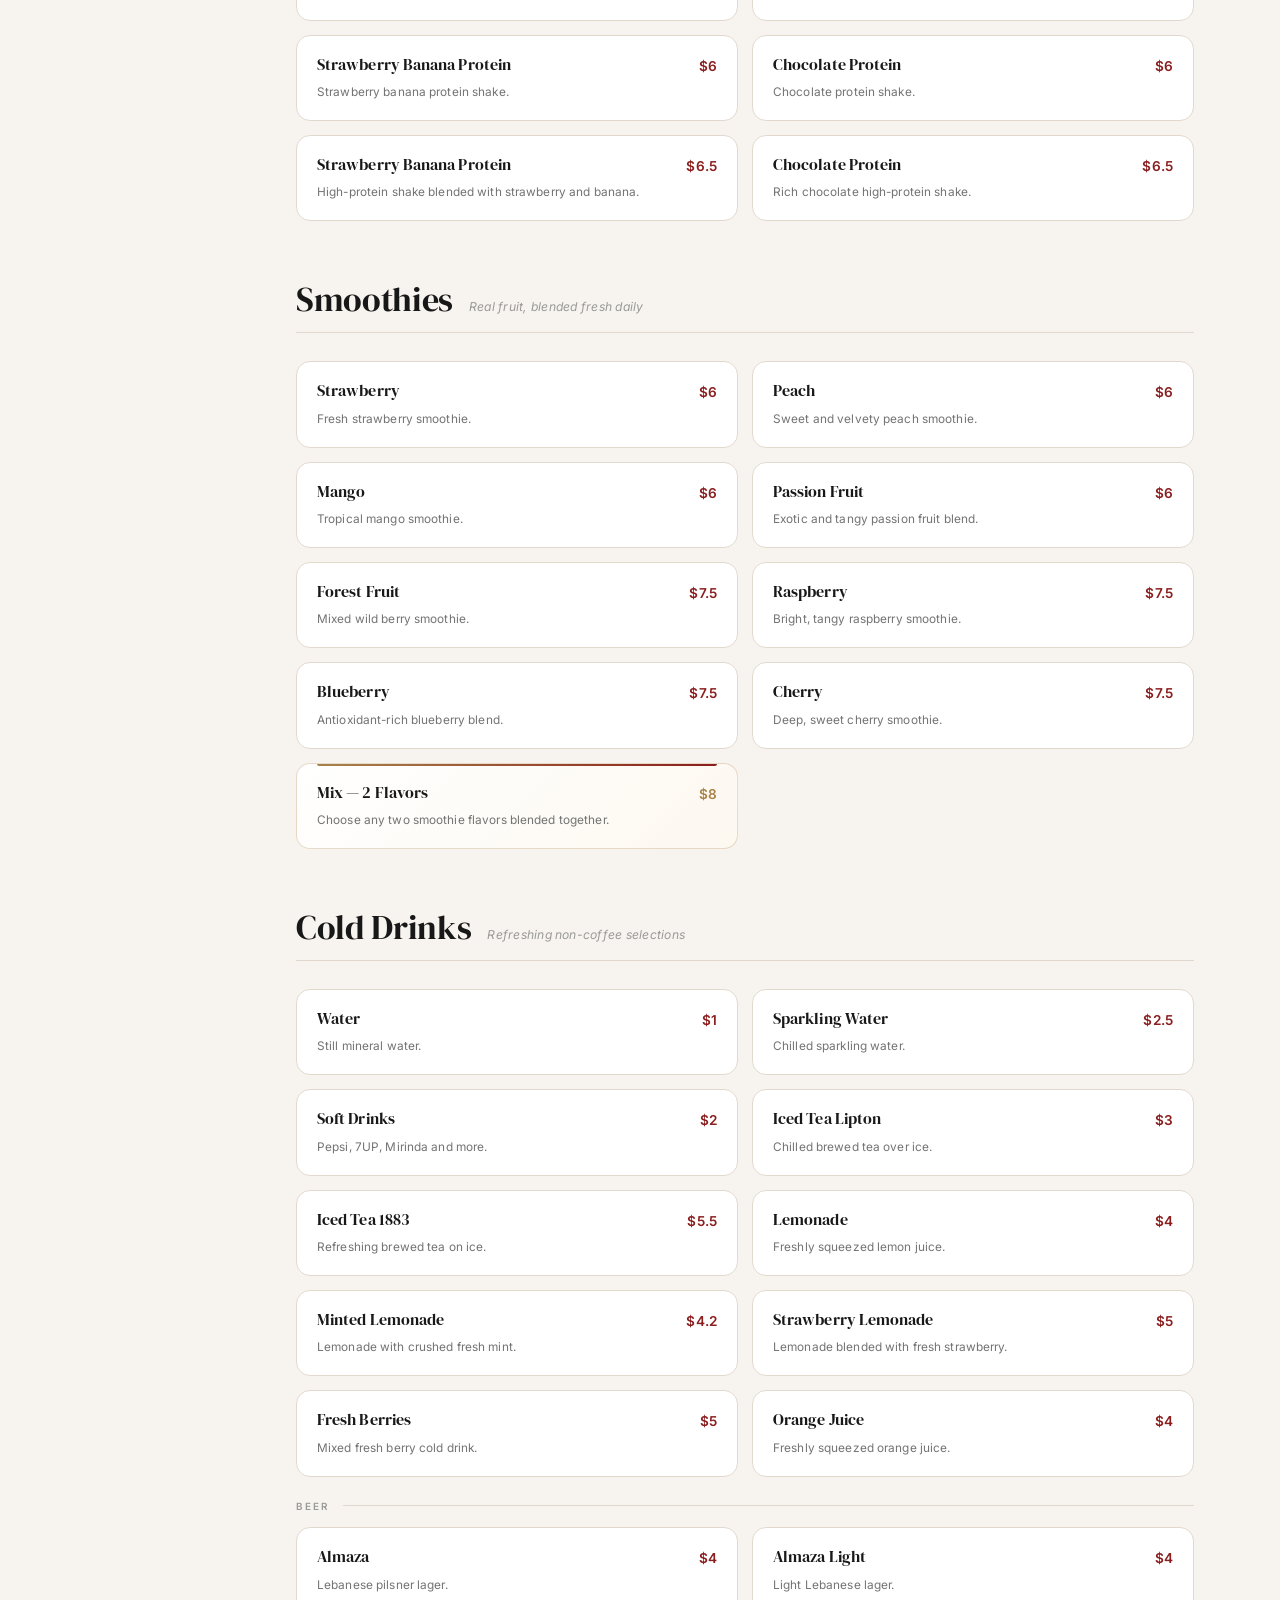
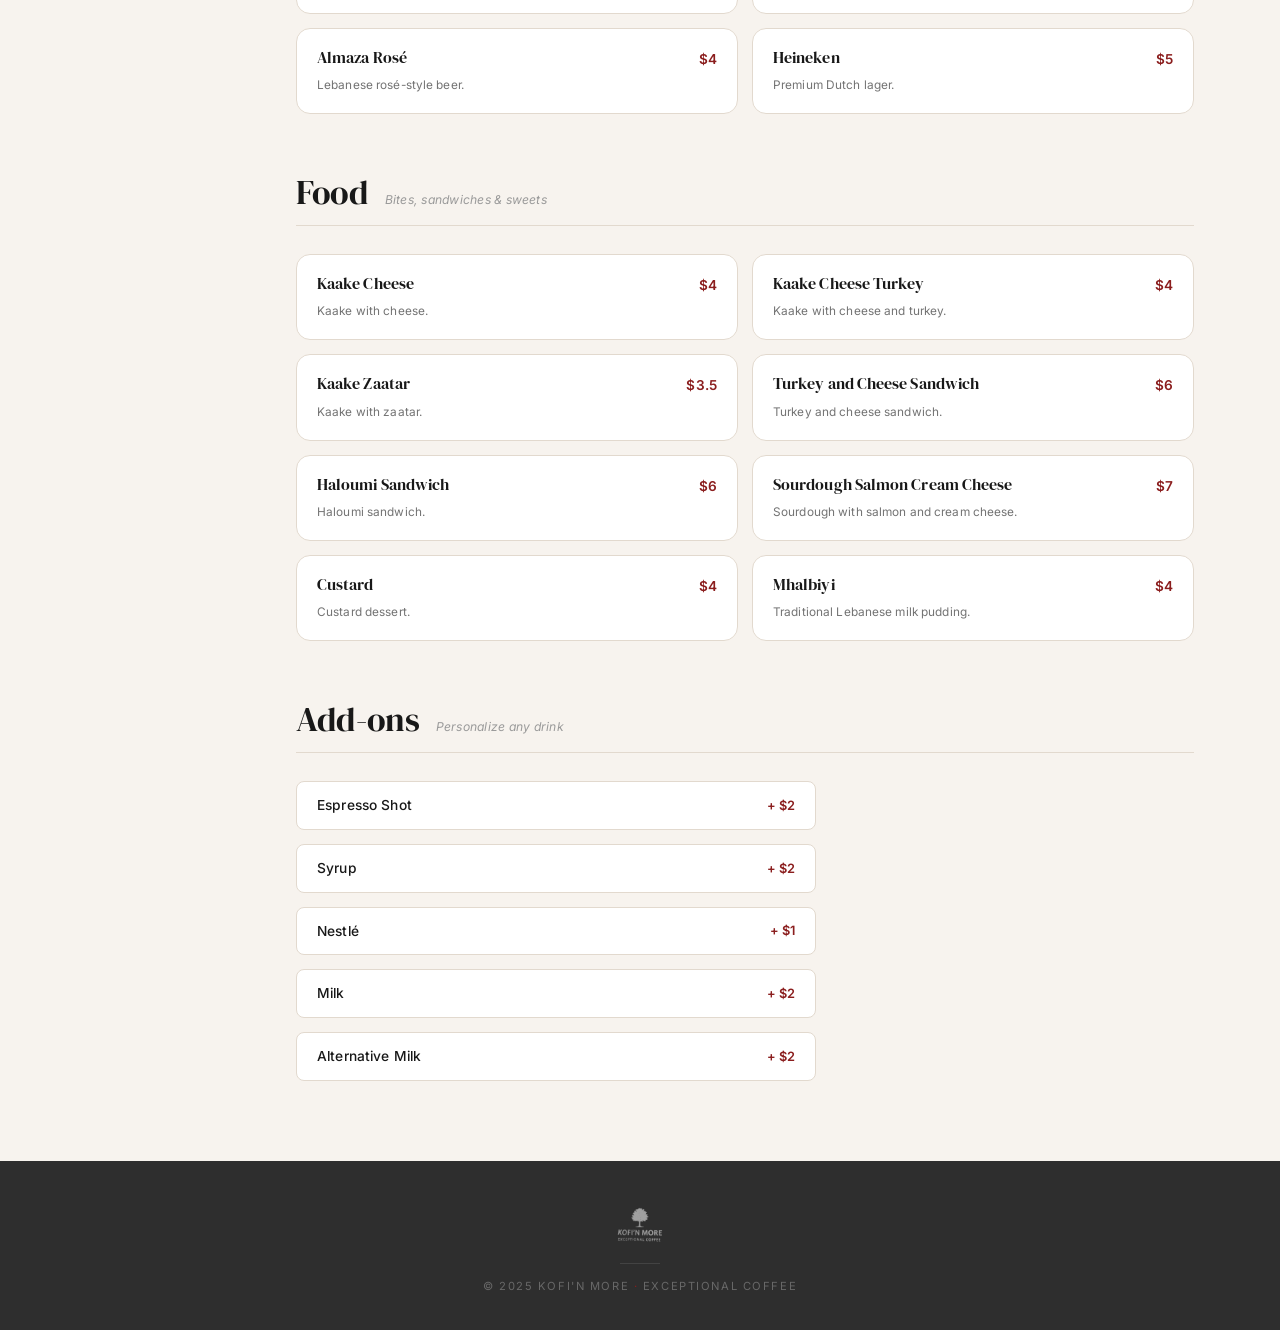
==== commit 7c01a1f8: "Add files via upload" ====
--- a/index.html
+++ b/index.html
@@ -536,6 +536,7 @@
     <button class="m-tab"        data-target="shakes"    role="tab">Shakes</button>
     <button class="m-tab"        data-target="smoothies" role="tab">Smoothies</button>
     <button class="m-tab"        data-target="cold"      role="tab">Cold Drinks</button>
+    <button class="m-tab"        data-target="food"      role="tab">Food</button>
     <button class="m-tab"        data-target="addons"    role="tab">Add-ons</button>
   </div>
 </nav>
@@ -555,6 +556,7 @@
       <div class="nav-link"        data-target="shakes"    role="button" tabindex="0">Shakes         <span class="nav-pip" aria-hidden="true"></span></div>
       <div class="nav-link"        data-target="smoothies" role="button" tabindex="0">Smoothies      <span class="nav-pip" aria-hidden="true"></span></div>
       <div class="nav-link"        data-target="cold"      role="button" tabindex="0">Cold Drinks    <span class="nav-pip" aria-hidden="true"></span></div>
+      <div class="nav-link"        data-target="food"      role="button" tabindex="0">Food           <span class="nav-pip" aria-hidden="true"></span></div>
       <div class="nav-link"        data-target="addons"    role="button" tabindex="0">Add-ons        <span class="nav-pip" aria-hidden="true"></span></div>
     </nav>
   </aside>
@@ -571,27 +573,29 @@
         <span class="cat-sub">Espresso &amp; classics, served warm</span>
       </div>
       <div class="items-grid">
-        <article class="item-card"><div class="item-top"><h3 class="item-name">Espresso</h3><span class="item-price">$3</span></div><p class="item-desc">A concentrated, bold single shot of pure espresso.</p></article>
-        <article class="item-card"><div class="item-top"><h3 class="item-name">Dopio</h3><span class="item-price">$5</span></div><p class="item-desc">Double espresso — twice the depth and intensity.</p></article>
-        <article class="item-card"><div class="item-top"><h3 class="item-name">Caffè Latte</h3><span class="item-price">$6.5</span></div><p class="item-desc">Espresso with velvety, steamed whole milk.</p></article>
-        <article class="item-card"><div class="item-top"><h3 class="item-name">Americano</h3><span class="item-price">$5</span></div><p class="item-desc">Espresso lengthened with hot water.</p></article>
-        <article class="item-card"><div class="item-top"><h3 class="item-name">Cappuccino</h3><span class="item-price">$6.5</span></div><p class="item-desc">Equal thirds of espresso, steamed milk, and silky foam.</p></article>
-        <article class="item-card"><div class="item-top"><h3 class="item-name">Nescafé</h3><span class="item-price">$5</span></div><p class="item-desc">Classic instant coffee — smooth and familiar.</p></article>
-        <article class="item-card"><div class="item-top"><h3 class="item-name">Nescafé Decaf</h3><span class="item-price">$5.5</span></div><p class="item-desc">All the flavour, none of the caffeine.</p></article>
-        <article class="item-card"><div class="item-top"><h3 class="item-name">Espresso Decaf</h3><span class="item-price">$3.5</span></div><p class="item-desc">Decaffeinated single espresso shot.</p></article>
-        <article class="item-card"><div class="item-top"><h3 class="item-name">Double Decaf</h3><span class="item-price">$6</span></div><p class="item-desc">Double decaffeinated espresso.</p></article>
-        <article class="item-card"><div class="item-top"><h3 class="item-name">Macchiato</h3><span class="item-price">$5</span></div><p class="item-desc">Espresso marked with a touch of steamed milk.</p></article>
-        <article class="item-card"><div class="item-top"><h3 class="item-name">Spanish Latte</h3><span class="item-price">$7.5</span></div><p class="item-desc">Espresso sweetened with rich condensed milk.</p></article>
-        <article class="item-card"><div class="item-top"><h3 class="item-name">Mocha</h3><span class="item-price">$7</span></div><p class="item-desc">Espresso with rich chocolate and steamed milk.</p></article>
-        <article class="item-card"><div class="item-top"><h3 class="item-name">White Mocha</h3><span class="item-price">$7</span></div><p class="item-desc">Espresso with white chocolate and steamed milk.</p></article>
-        <article class="item-card"><div class="item-top"><h3 class="item-name">Matcha</h3><span class="item-price">$7.5</span></div><p class="item-desc">Premium Japanese ceremonial grade green tea.</p></article>
+        <article class="item-card"><div class="item-top"><h3 class="item-name">Espresso</h3><span class="item-price">$2.2</span></div><p class="item-desc">A concentrated, bold single shot of pure espresso.</p></article>
+        <article class="item-card"><div class="item-top"><h3 class="item-name">Lebanese Coffee</h3><span class="item-price">$2</span></div><p class="item-desc">Traditional Lebanese coffee.</p></article>
+        <article class="item-card"><div class="item-top"><h3 class="item-name">Lebanese Coffee Rakwa (for 2)</h3><span class="item-price">$4</span></div><p class="item-desc">Lebanese coffee served in a rakwa, for two.</p></article>
+        <article class="item-card"><div class="item-top"><h3 class="item-name">Dopio</h3><span class="item-price">$3.5</span></div><p class="item-desc">Double espresso — twice the depth and intensity.</p></article>
+        <article class="item-card"><div class="item-top"><h3 class="item-name">Caffè Latte</h3><span class="item-price">$5</span></div><p class="item-desc">Espresso with velvety, steamed whole milk.</p></article>
+        <article class="item-card"><div class="item-top"><h3 class="item-name">Americano</h3><span class="item-price">$4</span></div><p class="item-desc">Espresso lengthened with hot water.</p></article>
+        <article class="item-card"><div class="item-top"><h3 class="item-name">Cappuccino</h3><span class="item-price">$5</span></div><p class="item-desc">Equal thirds of espresso, steamed milk, and silky foam.</p></article>
+        <article class="item-card"><div class="item-top"><h3 class="item-name">Nescafé</h3><span class="item-price">$4</span></div><p class="item-desc">Classic instant coffee — smooth and familiar.</p></article>
+        <article class="item-card"><div class="item-top"><h3 class="item-name">Nescafé Decaf</h3><span class="item-price">$4.25</span></div><p class="item-desc">All the flavour, none of the caffeine.</p></article>
+        <article class="item-card"><div class="item-top"><h3 class="item-name">Espresso Decaf</h3><span class="item-price">$3</span></div><p class="item-desc">Decaffeinated single espresso shot.</p></article>
+        <article class="item-card"><div class="item-top"><h3 class="item-name">Double Decaf</h3><span class="item-price">$5</span></div><p class="item-desc">Double decaffeinated espresso.</p></article>
+        <article class="item-card"><div class="item-top"><h3 class="item-name">Macchiato</h3><span class="item-price">$4</span></div><p class="item-desc">Espresso marked with a touch of steamed milk.</p></article>
+        <article class="item-card"><div class="item-top"><h3 class="item-name">Spanish Latte</h3><span class="item-price">$5.5</span></div><p class="item-desc">Espresso sweetened with rich condensed milk.</p></article>
+        <article class="item-card"><div class="item-top"><h3 class="item-name">Mocha</h3><span class="item-price">$5.5</span></div><p class="item-desc">Espresso with rich chocolate and steamed milk.</p></article>
+        <article class="item-card"><div class="item-top"><h3 class="item-name">White Mocha</h3><span class="item-price">$6</span></div><p class="item-desc">Espresso with white chocolate and steamed milk.</p></article>
+        <article class="item-card"><div class="item-top"><h3 class="item-name">Matcha</h3><span class="item-price">$5.5</span></div><p class="item-desc">Premium Japanese ceremonial grade green tea.</p></article>
         <article class="item-card"><div class="item-top"><h3 class="item-name">Tea</h3><span class="item-price">$3</span></div><p class="item-desc">Freshly brewed selection of fine teas.</p></article>
-        <article class="item-card"><div class="item-top"><h3 class="item-name">Café Blanc</h3><span class="item-price">$4.5</span></div><p class="item-desc">Lebanese-style white coffee with orange blossom water.</p></article>
-        <article class="item-card"><div class="item-top"><h3 class="item-name">Hot Chocolate</h3><span class="item-price">$7</span></div><p class="item-desc">Rich, creamy chocolate — deeply comforting.</p></article>
-        <article class="item-card"><div class="item-top"><h3 class="item-name">Hot Toffee</h3><span class="item-price">$7.5</span></div><p class="item-desc">Warm toffee latte with velvety steamed milk.</p></article>
-        <article class="item-card"><div class="item-top"><h3 class="item-name">Cookies &amp; Cream</h3><span class="item-price">$7.5</span></div><p class="item-desc">Indulgent Oreo-inspired hot drink.</p></article>
+        <article class="item-card"><div class="item-top"><h3 class="item-name">Café Blanc</h3><span class="item-price">$4</span></div><p class="item-desc">Lebanese-style white coffee with orange blossom water.</p></article>
+        <article class="item-card"><div class="item-top"><h3 class="item-name">Hot Chocolate</h3><span class="item-price">$5.5</span></div><p class="item-desc">Rich, creamy chocolate — deeply comforting.</p></article>
+        <article class="item-card"><div class="item-top"><h3 class="item-name">Hot Toffee</h3><span class="item-price">$6</span></div><p class="item-desc">Warm toffee latte with velvety steamed milk.</p></article>
+        <article class="item-card"><div class="item-top"><h3 class="item-name">Cookies &amp; Cream</h3><span class="item-price">$6</span></div><p class="item-desc">Indulgent Oreo-inspired hot drink.</p></article>
         <article class="item-card"><div class="item-top"><h3 class="item-name">Caramel Brûlée</h3><span class="item-price">$7.5</span></div><p class="item-desc">Espresso with caramel and a burnt sugar finish.</p></article>
-        <article class="item-card"><div class="item-top"><h3 class="item-name">Sahlab</h3><span class="item-price">$7.5</span></div><p class="item-desc">Traditional warm orchid-flour milk drink.</p></article>
+        <article class="item-card"><div class="item-top"><h3 class="item-name">Sahlab</h3><span class="item-price">$6</span></div><p class="item-desc">Traditional warm orchid-flour milk drink.</p></article>
       </div>
     </section>
 
@@ -604,15 +608,15 @@
         <span class="cat-sub">Cold, bold, and refreshing</span>
       </div>
       <div class="items-grid">
-        <article class="item-card"><div class="item-top"><h3 class="item-name">Iced Americano</h3><span class="item-price">$6</span></div><p class="item-desc">Espresso shots poured over ice.</p></article>
-        <article class="item-card"><div class="item-top"><h3 class="item-name">Iced Latte</h3><span class="item-price">$6.5</span></div><p class="item-desc">Espresso and cold milk layered over ice.</p></article>
-        <article class="item-card"><div class="item-top"><h3 class="item-name">Iced Spanish</h3><span class="item-price">$7.5</span></div><p class="item-desc">Condensed milk and espresso, chilled over ice.</p></article>
-        <article class="item-card"><div class="item-top"><h3 class="item-name">Iced Matcha</h3><span class="item-price">$8</span></div><p class="item-desc">Cold-prepared ceremonial matcha over ice.</p></article>
-        <article class="item-card"><div class="item-top"><h3 class="item-name">Iced Mocha</h3><span class="item-price">$7</span></div><p class="item-desc">Chocolate espresso, served cold.</p></article>
+        <article class="item-card"><div class="item-top"><h3 class="item-name">Iced Americano</h3><span class="item-price">$5</span></div><p class="item-desc">Espresso shots poured over ice.</p></article>
+        <article class="item-card"><div class="item-top"><h3 class="item-name">Iced Latte</h3><span class="item-price">$5</span></div><p class="item-desc">Espresso and cold milk layered over ice.</p></article>
+        <article class="item-card"><div class="item-top"><h3 class="item-name">Iced Spanish</h3><span class="item-price">$5.5</span></div><p class="item-desc">Condensed milk and espresso, chilled over ice.</p></article>
+        <article class="item-card"><div class="item-top"><h3 class="item-name">Iced Matcha</h3><span class="item-price">$6.5</span></div><p class="item-desc">Cold-prepared ceremonial matcha over ice.</p></article>
+        <article class="item-card"><div class="item-top"><h3 class="item-name">Iced Mocha</h3><span class="item-price">$5</span></div><p class="item-desc">Chocolate espresso, served cold.</p></article>
         <article class="item-card"><div class="item-top"><h3 class="item-name">Iced White Mocha</h3><span class="item-price">$7</span></div><p class="item-desc">White chocolate espresso, served cold.</p></article>
-        <article class="item-card"><div class="item-top"><h3 class="item-name">Iced Toffee</h3><span class="item-price">$7.5</span></div><p class="item-desc">Toffee latte chilled and poured over ice.</p></article>
-        <article class="item-card"><div class="item-top"><h3 class="item-name">Iced Salted Caramel</h3><span class="item-price">$7</span></div><p class="item-desc">Sweet and salty caramel espresso, iced.</p></article>
-        <article class="item-card"><div class="item-top"><h3 class="item-name">Iced Caramel Macchiato</h3><span class="item-price">$8</span></div><p class="item-desc">Layered caramel, milk, and espresso over ice.</p></article>
+        <article class="item-card"><div class="item-top"><h3 class="item-name">Iced Toffee</h3><span class="item-price">$6</span></div><p class="item-desc">Toffee latte chilled and poured over ice.</p></article>
+        <article class="item-card"><div class="item-top"><h3 class="item-name">Iced Salted Caramel</h3><span class="item-price">$6</span></div><p class="item-desc">Sweet and salty caramel espresso, iced.</p></article>
+        <article class="item-card"><div class="item-top"><h3 class="item-name">Iced Caramel Macchiato</h3><span class="item-price">$6.5</span></div><p class="item-desc">Layered caramel, milk, and espresso over ice.</p></article>
       </div>
     </section>
 
@@ -625,11 +629,11 @@
         <span class="cat-sub">Blended, iced, indulgent</span>
       </div>
       <div class="items-grid">
-        <article class="item-card"><div class="item-top"><h3 class="item-name">Espresso Frappé</h3><span class="item-price">$6</span></div><p class="item-desc">Classic blended espresso and ice.</p></article>
-        <article class="item-card"><div class="item-top"><h3 class="item-name">Mocha Frappé</h3><span class="item-price">$7.5</span></div><p class="item-desc">Blended chocolate espresso frappé.</p></article>
-        <article class="item-card"><div class="item-top"><h3 class="item-name">White Mocha Frappé</h3><span class="item-price">$7.5</span></div><p class="item-desc">White chocolate blended frappé.</p></article>
-        <article class="item-card"><div class="item-top"><h3 class="item-name">Caramel Frappé</h3><span class="item-price">$7.5</span></div><p class="item-desc">Blended caramel and espresso, cream-topped.</p></article>
-        <article class="item-card"><div class="item-top"><h3 class="item-name">Matcha Frappé</h3><span class="item-price">$7.5</span></div><p class="item-desc">Ceremonial matcha blended with ice and milk.</p></article>
+        <article class="item-card"><div class="item-top"><h3 class="item-name">Espresso Frappé</h3><span class="item-price">$5</span></div><p class="item-desc">Classic blended espresso and ice.</p></article>
+        <article class="item-card"><div class="item-top"><h3 class="item-name">Mocha Frappé</h3><span class="item-price">$5.5</span></div><p class="item-desc">Blended chocolate espresso frappé.</p></article>
+        <article class="item-card"><div class="item-top"><h3 class="item-name">White Mocha Frappé</h3><span class="item-price">$6</span></div><p class="item-desc">White chocolate blended frappé.</p></article>
+        <article class="item-card"><div class="item-top"><h3 class="item-name">Caramel Frappé</h3><span class="item-price">$6</span></div><p class="item-desc">Blended caramel and espresso, cream-topped.</p></article>
+        <article class="item-card"><div class="item-top"><h3 class="item-name">Matcha Frappé</h3><span class="item-price">$6.5</span></div><p class="item-desc">Ceremonial matcha blended with ice and milk.</p></article>
       </div>
     </section>
 
@@ -642,14 +646,16 @@
         <span class="cat-sub">Thick, creamy, and made to satisfy</span>
       </div>
       <div class="items-grid">
-        <article class="item-card"><div class="item-top"><h3 class="item-name">Chocolate</h3><span class="item-price">$7.5</span></div><p class="item-desc">Rich, creamy chocolate shake.</p></article>
-        <article class="item-card"><div class="item-top"><h3 class="item-name">Strawberry</h3><span class="item-price">$7.5</span></div><p class="item-desc">Fresh strawberry blended shake.</p></article>
-        <article class="item-card"><div class="item-top"><h3 class="item-name">Vanilla</h3><span class="item-price">$7.5</span></div><p class="item-desc">Smooth, classic vanilla shake.</p></article>
-        <article class="item-card"><div class="item-top"><h3 class="item-name">Caramel</h3><span class="item-price">$7.5</span></div><p class="item-desc">Sweet and smooth caramel shake.</p></article>
-        <article class="item-card"><div class="item-top"><h3 class="item-name">Cookies &amp; Cream</h3><span class="item-price">$7.5</span></div><p class="item-desc">Blended Oreo cookie shake.</p></article>
+        <article class="item-card"><div class="item-top"><h3 class="item-name">Chocolate</h3><span class="item-price">$6</span></div><p class="item-desc">Rich, creamy chocolate shake.</p></article>
+        <article class="item-card"><div class="item-top"><h3 class="item-name">Strawberry</h3><span class="item-price">$6</span></div><p class="item-desc">Fresh strawberry blended shake.</p></article>
+        <article class="item-card"><div class="item-top"><h3 class="item-name">Vanilla</h3><span class="item-price">$5</span></div><p class="item-desc">Smooth, classic vanilla shake.</p></article>
+        <article class="item-card"><div class="item-top"><h3 class="item-name">Caramel</h3><span class="item-price">$6</span></div><p class="item-desc">Sweet and smooth caramel shake.</p></article>
+        <article class="item-card"><div class="item-top"><h3 class="item-name">Cookies &amp; Cream</h3><span class="item-price">$6</span></div><p class="item-desc">Blended Oreo cookie shake.</p></article>
         <article class="item-card"><div class="item-top"><h3 class="item-name">Strawberry Cheesecake</h3><span class="item-price">$7.5</span></div><p class="item-desc">Strawberry cheesecake in a glass.</p></article>
         <article class="item-card"><div class="item-top"><h3 class="item-name">Blueberry Cheesecake</h3><span class="item-price">$7.5</span></div><p class="item-desc">Blueberry cheesecake shake.</p></article>
         <article class="item-card"><div class="item-top"><h3 class="item-name">Raspberry Cheesecake</h3><span class="item-price">$7.5</span></div><p class="item-desc">Tangy raspberry cheesecake shake.</p></article>
+        <article class="item-card"><div class="item-top"><h3 class="item-name">Strawberry Banana Protein</h3><span class="item-price">$6</span></div><p class="item-desc">Strawberry banana protein shake.</p></article>
+        <article class="item-card"><div class="item-top"><h3 class="item-name">Chocolate Protein</h3><span class="item-price">$6</span></div><p class="item-desc">Chocolate protein shake.</p></article>
         <article class="item-card">
   <div class="item-top">
     <h3 class="item-name">Strawberry Banana Protein</h3>
@@ -678,10 +684,10 @@
         <span class="cat-sub">Real fruit, blended fresh daily</span>
       </div>
       <div class="items-grid">
-        <article class="item-card"><div class="item-top"><h3 class="item-name">Strawberry</h3><span class="item-price">$7.5</span></div><p class="item-desc">Fresh strawberry smoothie.</p></article>
-        <article class="item-card"><div class="item-top"><h3 class="item-name">Peach</h3><span class="item-price">$7.5</span></div><p class="item-desc">Sweet and velvety peach smoothie.</p></article>
-        <article class="item-card"><div class="item-top"><h3 class="item-name">Mango</h3><span class="item-price">$7.5</span></div><p class="item-desc">Tropical mango smoothie.</p></article>
-        <article class="item-card"><div class="item-top"><h3 class="item-name">Passion Fruit</h3><span class="item-price">$7.5</span></div><p class="item-desc">Exotic and tangy passion fruit blend.</p></article>
+        <article class="item-card"><div class="item-top"><h3 class="item-name">Strawberry</h3><span class="item-price">$6</span></div><p class="item-desc">Fresh strawberry smoothie.</p></article>
+        <article class="item-card"><div class="item-top"><h3 class="item-name">Peach</h3><span class="item-price">$6</span></div><p class="item-desc">Sweet and velvety peach smoothie.</p></article>
+        <article class="item-card"><div class="item-top"><h3 class="item-name">Mango</h3><span class="item-price">$6</span></div><p class="item-desc">Tropical mango smoothie.</p></article>
+        <article class="item-card"><div class="item-top"><h3 class="item-name">Passion Fruit</h3><span class="item-price">$6</span></div><p class="item-desc">Exotic and tangy passion fruit blend.</p></article>
         <article class="item-card"><div class="item-top"><h3 class="item-name">Forest Fruit</h3><span class="item-price">$7.5</span></div><p class="item-desc">Mixed wild berry smoothie.</p></article>
         <article class="item-card"><div class="item-top"><h3 class="item-name">Raspberry</h3><span class="item-price">$7.5</span></div><p class="item-desc">Bright, tangy raspberry smoothie.</p></article>
         <article class="item-card"><div class="item-top"><h3 class="item-name">Blueberry</h3><span class="item-price">$7.5</span></div><p class="item-desc">Antioxidant-rich blueberry blend.</p></article>
@@ -700,25 +706,45 @@
       </div>
       <div class="items-grid">
         <article class="item-card"><div class="item-top"><h3 class="item-name">Water</h3><span class="item-price">$1</span></div><p class="item-desc">Still mineral water.</p></article>
-        <article class="item-card"><div class="item-top"><h3 class="item-name">Sparkling Water</h3><span class="item-price">$3.5</span></div><p class="item-desc">Chilled sparkling water.</p></article>
-        <article class="item-card"><div class="item-top"><h3 class="item-name">Soft Drinks</h3><span class="item-price">$3</span></div><p class="item-desc">Pepsi, 7UP, Mirinda and more.</p></article>
-        <article class="item-card"><div class="item-top"><h3 class="item-name">Iced Tea Lipton</h3><span class="item-price">$4.5</span></div><p class="item-desc">Chilled brewed tea over ice.</p></article>
+        <article class="item-card"><div class="item-top"><h3 class="item-name">Sparkling Water</h3><span class="item-price">$2.5</span></div><p class="item-desc">Chilled sparkling water.</p></article>
+        <article class="item-card"><div class="item-top"><h3 class="item-name">Soft Drinks</h3><span class="item-price">$2</span></div><p class="item-desc">Pepsi, 7UP, Mirinda and more.</p></article>
+        <article class="item-card"><div class="item-top"><h3 class="item-name">Iced Tea Lipton</h3><span class="item-price">$3</span></div><p class="item-desc">Chilled brewed tea over ice.</p></article>
         <article class="item-card"><div class="item-top"><h3 class="item-name">Iced Tea 1883</h3><span class="item-price">$5.5</span></div><p class="item-desc">Refreshing brewed tea on ice.</p></article>
-        <article class="item-card"><div class="item-top"><h3 class="item-name">Lemonade</h3><span class="item-price">$5.5</span></div><p class="item-desc">Freshly squeezed lemon juice.</p></article>
-        <article class="item-card"><div class="item-top"><h3 class="item-name">Minted Lemonade</h3><span class="item-price">$6</span></div><p class="item-desc">Lemonade with crushed fresh mint.</p></article>
-        <article class="item-card"><div class="item-top"><h3 class="item-name">Strawberry Lemonade</h3><span class="item-price">$6</span></div><p class="item-desc">Lemonade blended with fresh strawberry.</p></article>
-        <article class="item-card"><div class="item-top"><h3 class="item-name">Fresh Berries</h3><span class="item-price">$6</span></div><p class="item-desc">Mixed fresh berry cold drink.</p></article>
-        <article class="item-card"><div class="item-top"><h3 class="item-name">Orange Juice</h3><span class="item-price">$5</span></div><p class="item-desc">Freshly squeezed orange juice.</p></article>
+        <article class="item-card"><div class="item-top"><h3 class="item-name">Lemonade</h3><span class="item-price">$4</span></div><p class="item-desc">Freshly squeezed lemon juice.</p></article>
+        <article class="item-card"><div class="item-top"><h3 class="item-name">Minted Lemonade</h3><span class="item-price">$4.2</span></div><p class="item-desc">Lemonade with crushed fresh mint.</p></article>
+        <article class="item-card"><div class="item-top"><h3 class="item-name">Strawberry Lemonade</h3><span class="item-price">$5</span></div><p class="item-desc">Lemonade blended with fresh strawberry.</p></article>
+        <article class="item-card"><div class="item-top"><h3 class="item-name">Fresh Berries</h3><span class="item-price">$5</span></div><p class="item-desc">Mixed fresh berry cold drink.</p></article>
+        <article class="item-card"><div class="item-top"><h3 class="item-name">Orange Juice</h3><span class="item-price">$4</span></div><p class="item-desc">Freshly squeezed orange juice.</p></article>
 
         <div class="grid-section-label">
           <span class="gsl-text">Beer</span>
           <span class="gsl-line"></span>
         </div>
 
-        <article class="item-card"><div class="item-top"><h3 class="item-name">Almaza</h3><span class="item-price">$5.5</span></div><p class="item-desc">Lebanese pilsner lager.</p></article>
-        <article class="item-card"><div class="item-top"><h3 class="item-name">Almaza Light</h3><span class="item-price">$6</span></div><p class="item-desc">Light Lebanese lager.</p></article>
-        <article class="item-card"><div class="item-top"><h3 class="item-name">Almaza Rosé</h3><span class="item-price">$7</span></div><p class="item-desc">Lebanese rosé-style beer.</p></article>
-        <article class="item-card"><div class="item-top"><h3 class="item-name">Heineken</h3><span class="item-price">$7.5</span></div><p class="item-desc">Premium Dutch lager.</p></article>
+        <article class="item-card"><div class="item-top"><h3 class="item-name">Almaza</h3><span class="item-price">$4</span></div><p class="item-desc">Lebanese pilsner lager.</p></article>
+        <article class="item-card"><div class="item-top"><h3 class="item-name">Almaza Light</h3><span class="item-price">$4</span></div><p class="item-desc">Light Lebanese lager.</p></article>
+        <article class="item-card"><div class="item-top"><h3 class="item-name">Almaza Rosé</h3><span class="item-price">$4</span></div><p class="item-desc">Lebanese rosé-style beer.</p></article>
+        <article class="item-card"><div class="item-top"><h3 class="item-name">Heineken</h3><span class="item-price">$5</span></div><p class="item-desc">Premium Dutch lager.</p></article>
+      </div>
+    </section>
+
+    <!-- ════════════════════════════════
+         FOOD
+    ════════════════════════════════ -->
+    <section class="category" id="food" aria-labelledby="lbl-food">
+      <div class="cat-header">
+        <h2 class="cat-title" id="lbl-food">Food</h2>
+        <span class="cat-sub">Bites, sandwiches &amp; sweets</span>
+      </div>
+      <div class="items-grid">
+        <article class="item-card"><div class="item-top"><h3 class="item-name">Kaake Cheese</h3><span class="item-price">$4</span></div><p class="item-desc">Kaake with cheese.</p></article>
+        <article class="item-card"><div class="item-top"><h3 class="item-name">Kaake Cheese Turkey</h3><span class="item-price">$4</span></div><p class="item-desc">Kaake with cheese and turkey.</p></article>
+        <article class="item-card"><div class="item-top"><h3 class="item-name">Kaake Zaatar</h3><span class="item-price">$3.5</span></div><p class="item-desc">Kaake with zaatar.</p></article>
+        <article class="item-card"><div class="item-top"><h3 class="item-name">Turkey and Cheese Sandwich</h3><span class="item-price">$6</span></div><p class="item-desc">Turkey and cheese sandwich.</p></article>
+        <article class="item-card"><div class="item-top"><h3 class="item-name">Haloumi Sandwich</h3><span class="item-price">$6</span></div><p class="item-desc">Haloumi sandwich.</p></article>
+        <article class="item-card"><div class="item-top"><h3 class="item-name">Sourdough Salmon Cream Cheese</h3><span class="item-price">$7</span></div><p class="item-desc">Sourdough with salmon and cream cheese.</p></article>
+        <article class="item-card"><div class="item-top"><h3 class="item-name">Custard</h3><span class="item-price">$4</span></div><p class="item-desc">Custard dessert.</p></article>
+        <article class="item-card"><div class="item-top"><h3 class="item-name">Mhalbiyi</h3><span class="item-price">$4</span></div><p class="item-desc">Traditional Lebanese milk pudding.</p></article>
       </div>
     </section>
 
